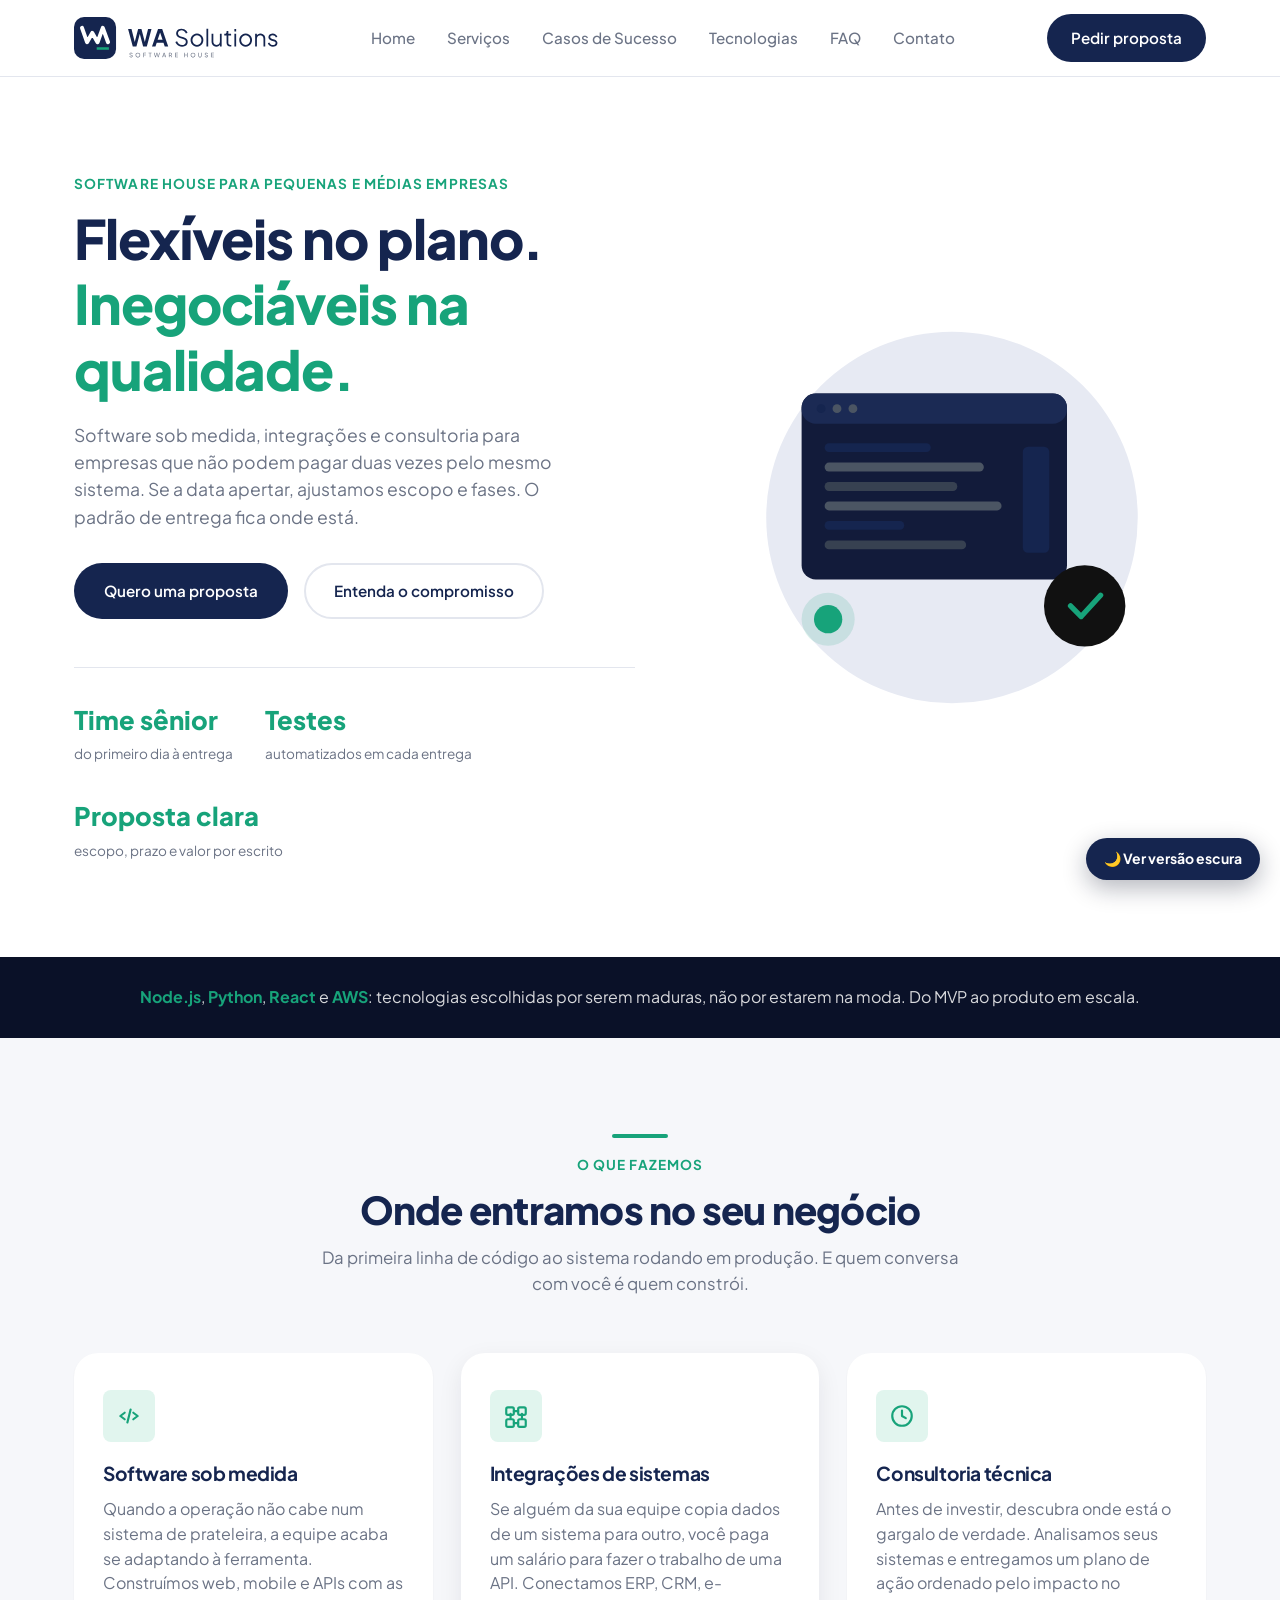
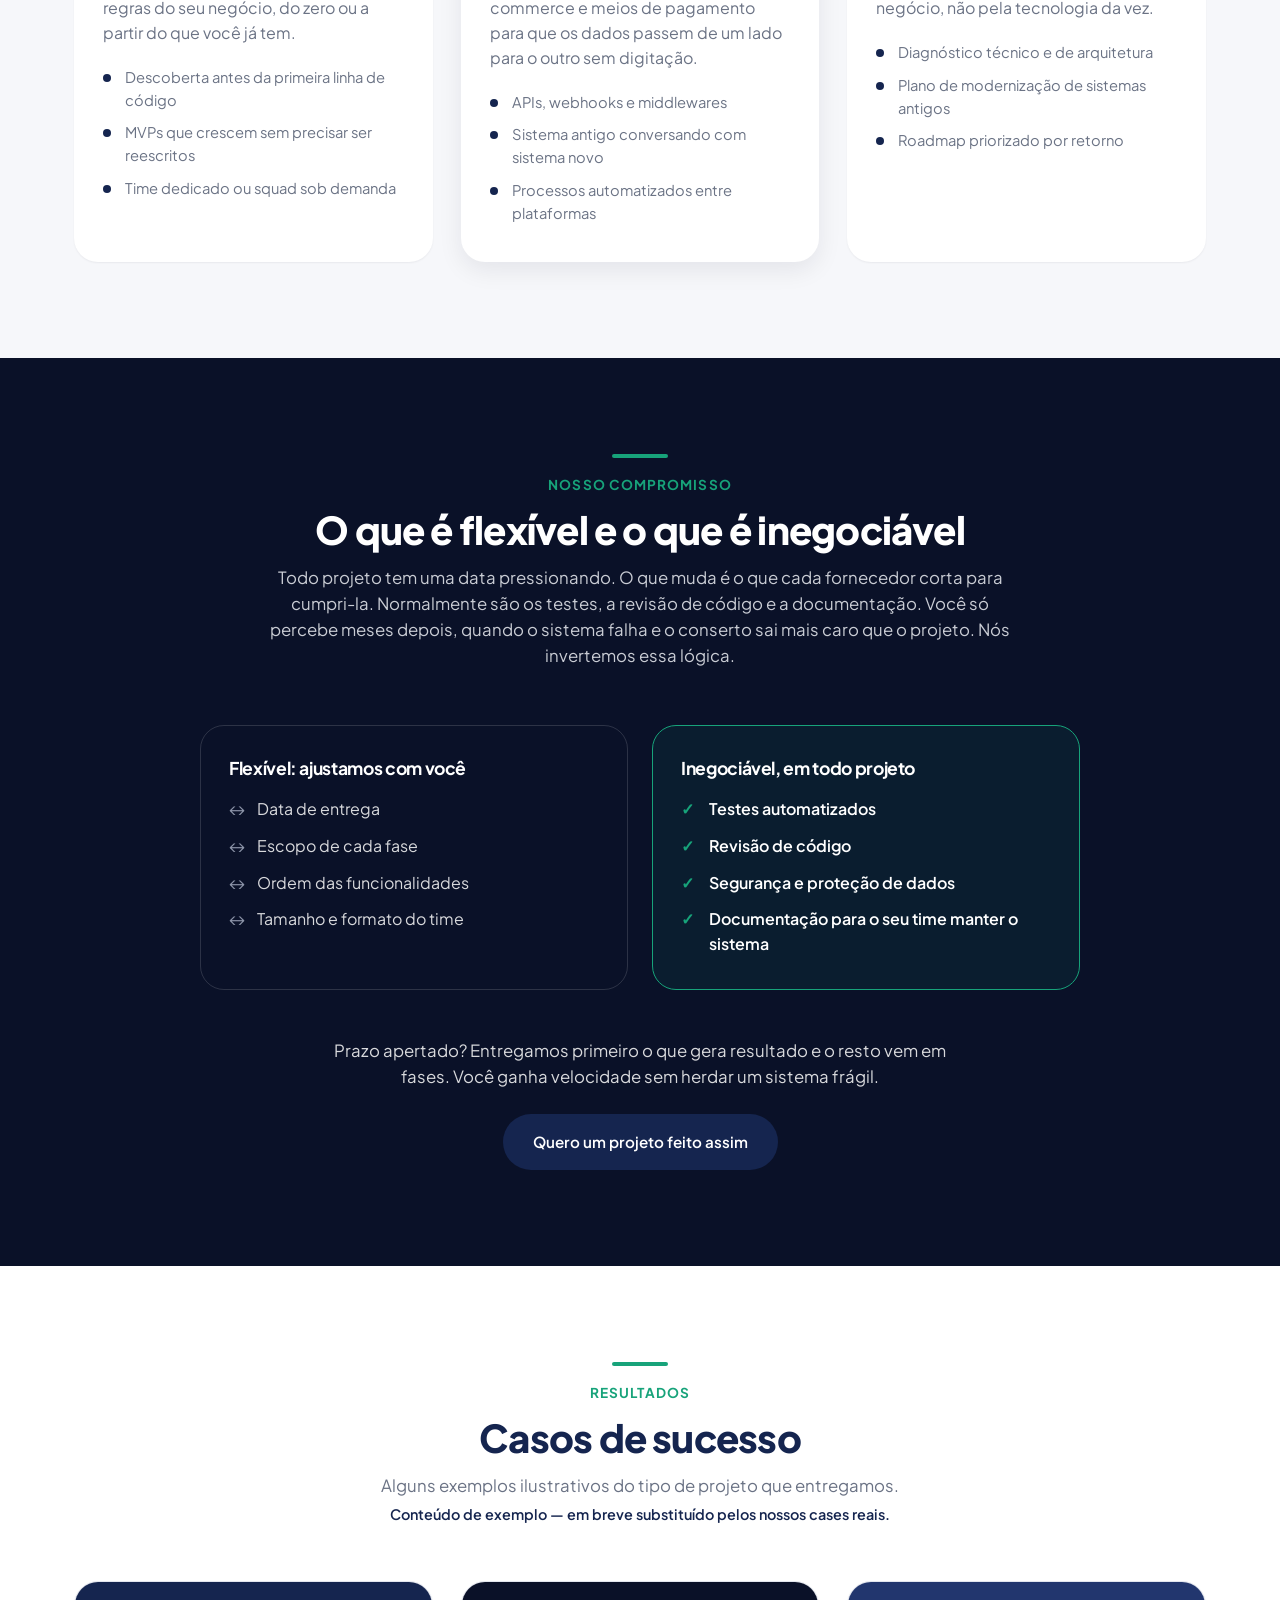
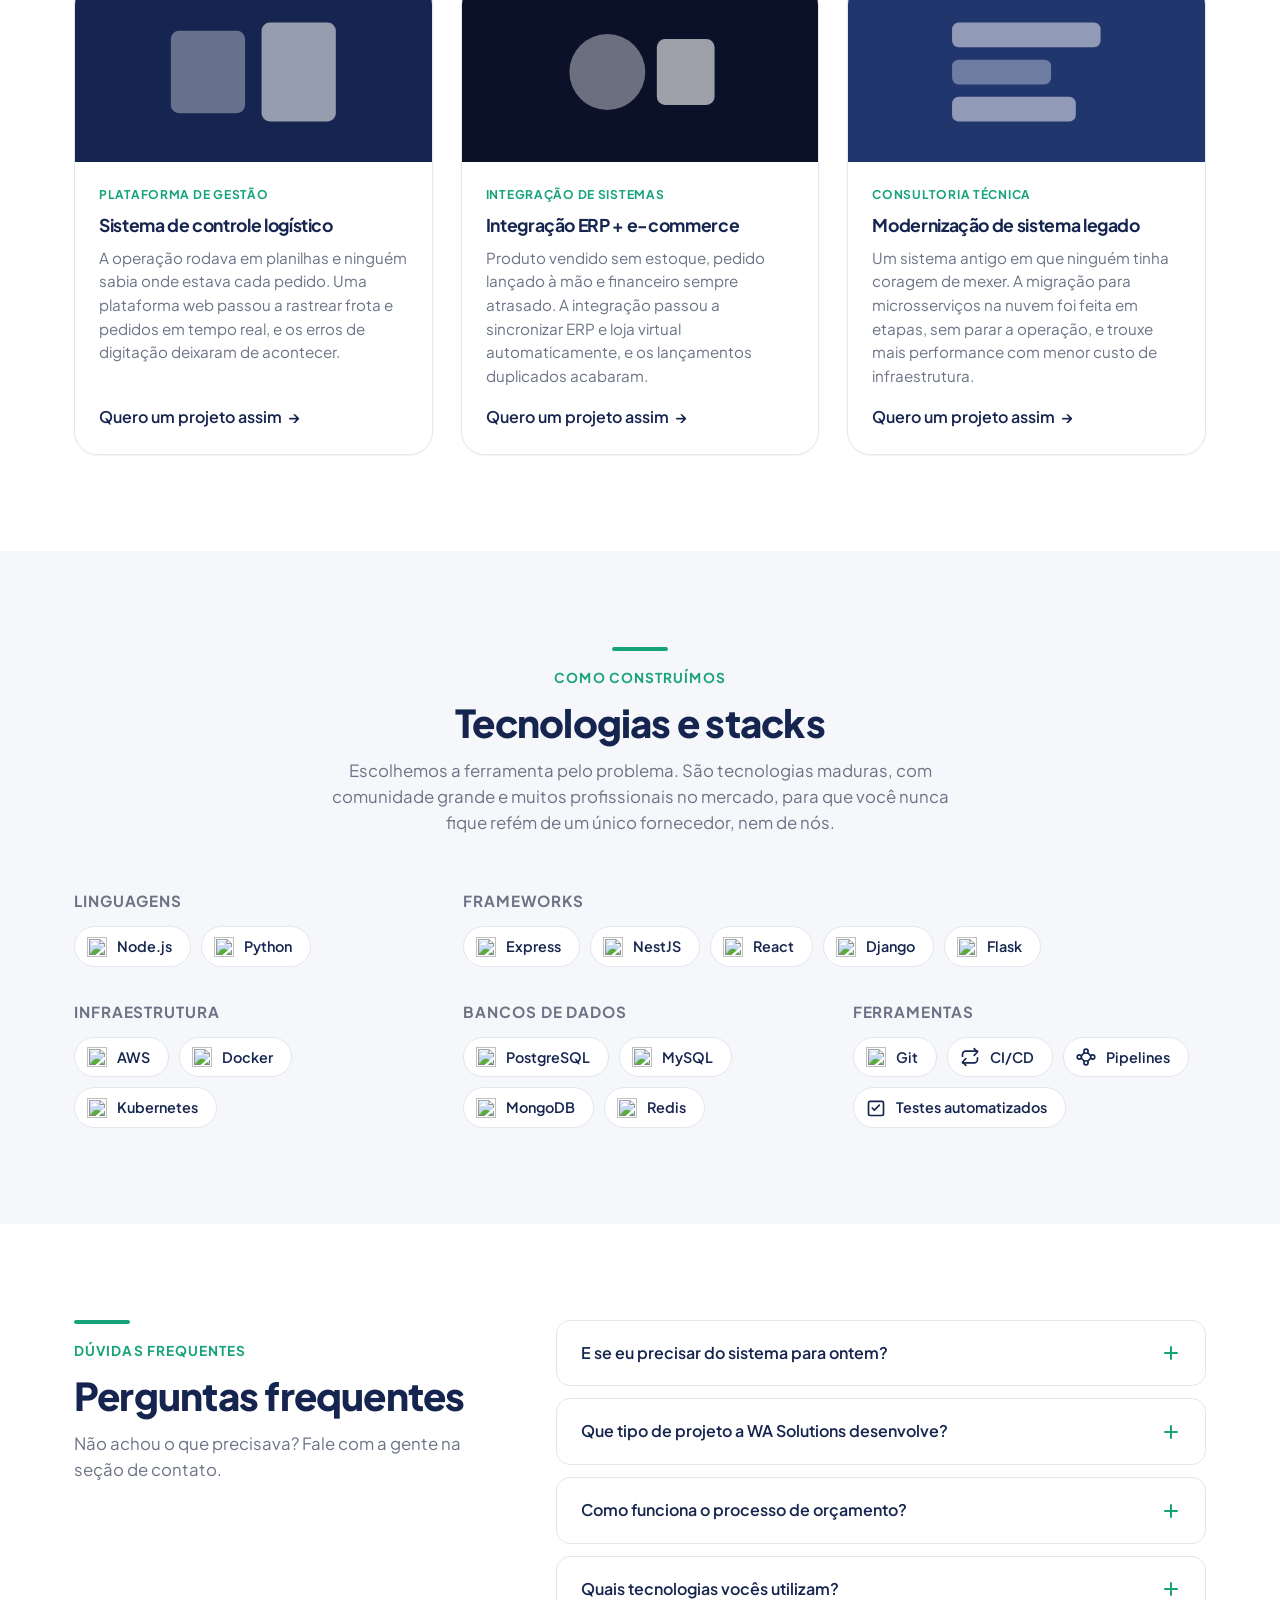
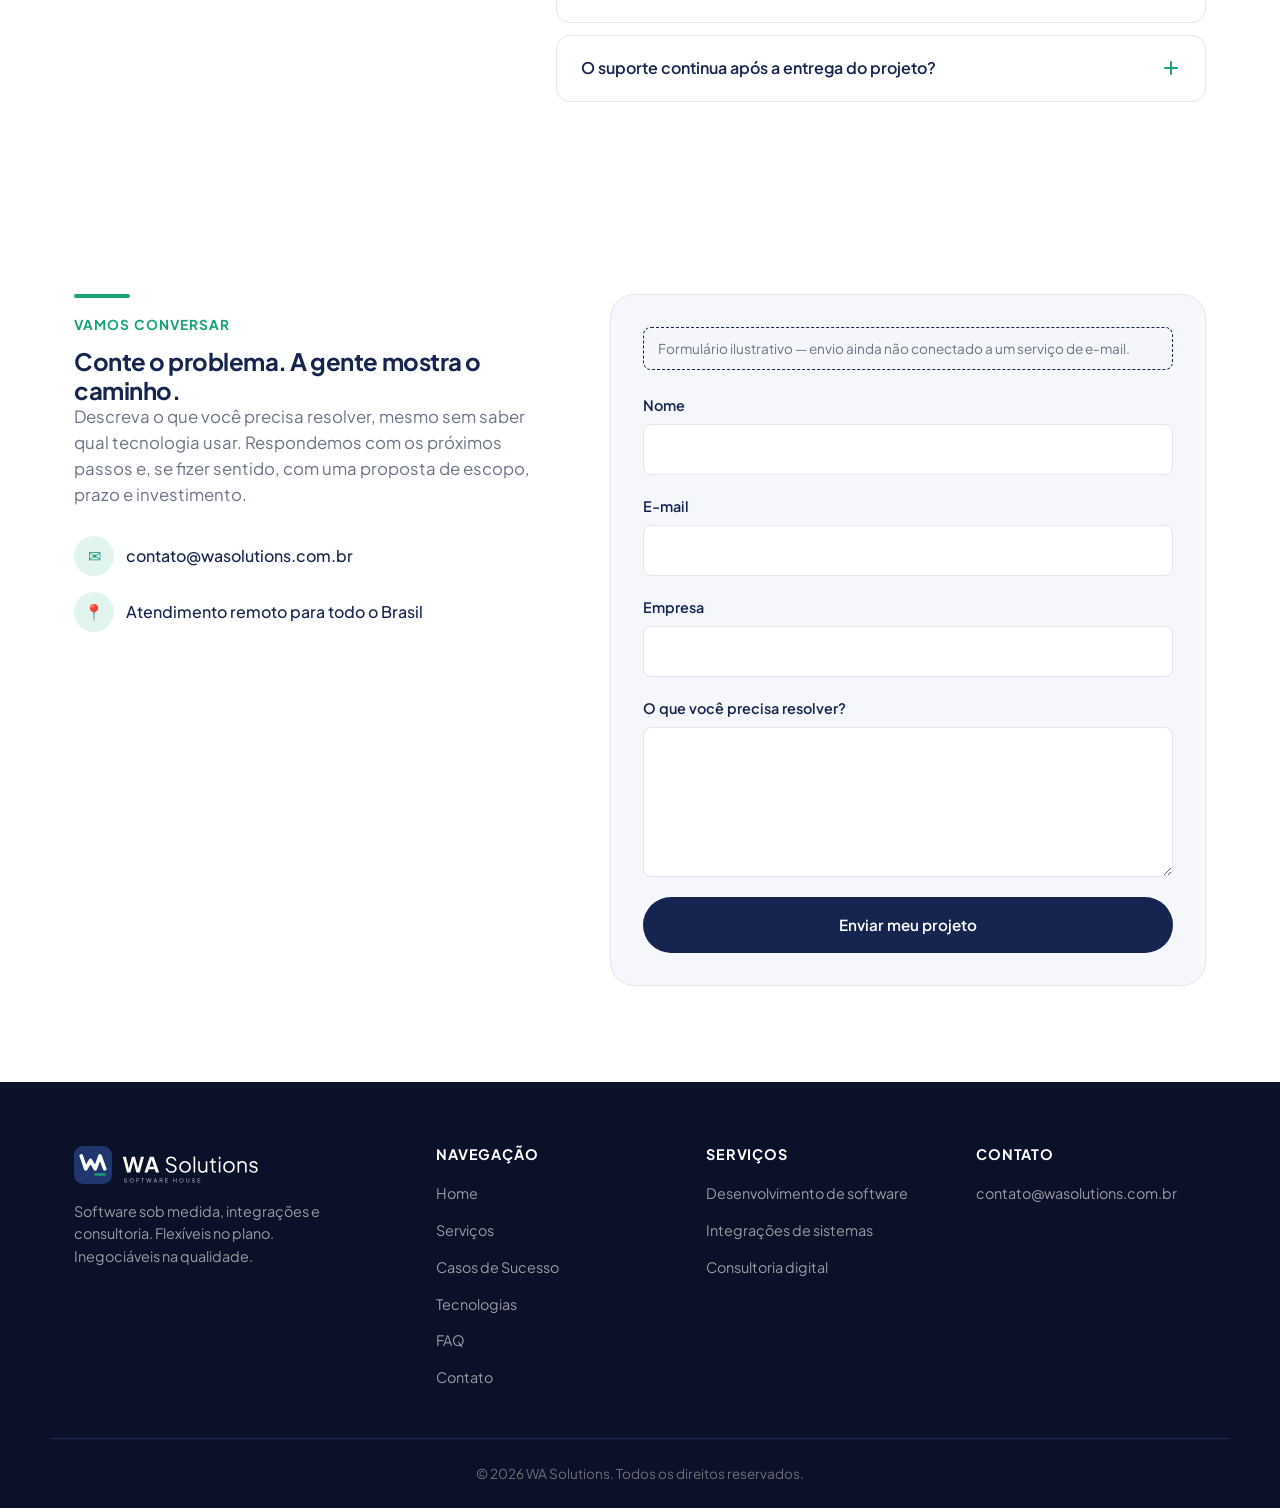
==== index.html @ d0e1fe76 "first commit" ====
<!DOCTYPE html>
<html lang="pt-BR">
<head>
<meta charset="UTF-8">
<meta name="viewport" content="width=device-width, initial-scale=1.0">
<title>WA Solutions — Flexíveis no plano. Inegociáveis na qualidade.</title>
<meta name="description" content="Software sob medida, integrações de sistemas e consultoria para pequenas e médias empresas. Prazo e escopo se ajustam com você. A qualidade, nunca.">
<link rel="icon" type="image/svg+xml" href="assets/images/icon.svg">
<link rel="preconnect" href="https://fonts.googleapis.com">
<link rel="preconnect" href="https://fonts.gstatic.com" crossorigin>
<link href="https://fonts.googleapis.com/css2?family=Plus+Jakarta+Sans:wght@400;500;600;700;800&display=swap" rel="stylesheet">
<link rel="stylesheet" href="assets/css/style.css">
</head>
<body>

<a class="skip-link" href="#main">Pular para o conteúdo</a>

<!-- Header -->
<header class="site-header" id="top">
  <div class="container header-inner">
    <a href="#top" class="logo">
      <img src="assets/images/logo.svg" alt="WA Solutions">
    </a>

    <nav class="nav" id="nav">
      <ul>
        <li><a href="#top" class="nav-link active">Home</a></li>
        <li><a href="#servicos" class="nav-link">Serviços</a></li>
        <li><a href="#casos-de-sucesso" class="nav-link">Casos de Sucesso</a></li>
        <li><a href="#tecnologias" class="nav-link">Tecnologias</a></li>
        <li><a href="#faq" class="nav-link">FAQ</a></li>
        <li><a href="#contato" class="nav-link">Contato</a></li>
      </ul>
    </nav>

    <a href="#contato" class="btn btn-primary btn-header">Pedir proposta</a>

    <button class="nav-toggle" id="navToggle" aria-label="Abrir menu" aria-expanded="false" aria-controls="nav">
      <span></span><span></span><span></span>
    </button>
  </div>
</header>

<main id="main">

  <!-- Hero -->
  <section class="hero">
    <div class="container hero-inner">
      <div class="hero-text">
        <p class="eyebrow">Software house para pequenas e médias empresas</p>
        <h1>Flexíveis no plano. <span class="text-accent">Inegociáveis na qualidade.</span></h1>
        <p class="hero-subtitle">
          Software sob medida, integrações e consultoria para empresas que não podem
          pagar duas vezes pelo mesmo sistema. Se a data apertar, ajustamos escopo e fases.
          O padrão de entrega fica onde está.
        </p>
        <div class="hero-actions">
          <a href="#contato" class="btn btn-primary">Quero uma proposta</a>
          <a href="#compromisso" class="btn btn-ghost">Entenda o compromisso</a>
        </div>

        <div class="hero-stats">
          <div class="stat">
            <strong>Time sênior</strong>
            <span>do primeiro dia à entrega</span>
          </div>
          <div class="stat">
            <strong>Testes</strong>
            <span>automatizados em cada entrega</span>
          </div>
          <div class="stat">
            <strong>Proposta clara</strong>
            <span>escopo, prazo e valor por escrito</span>
          </div>
        </div>
      </div>

      <div class="hero-visual" aria-hidden="true">
        <svg viewBox="0 0 520 460" fill="none" xmlns="http://www.w3.org/2000/svg" class="hero-svg">
          <circle cx="260" cy="230" r="210" fill="var(--color-accent-100)"/>
          <rect x="90" y="90" width="300" height="210" rx="16" fill="var(--color-dark-800)"/>
          <rect x="90" y="90" width="300" height="34" rx="16" fill="var(--color-dark-700)"/>
          <circle cx="112" cy="107" r="5" fill="var(--color-accent)"/>
          <circle cx="130" cy="107" r="5" fill="#4B5563"/>
          <circle cx="148" cy="107" r="5" fill="#4B5563"/>
          <rect x="116" y="146" width="120" height="10" rx="5" fill="var(--color-accent)"/>
          <rect x="116" y="168" width="180" height="10" rx="5" fill="#4B5563"/>
          <rect x="116" y="190" width="150" height="10" rx="5" fill="#374151"/>
          <rect x="116" y="212" width="200" height="10" rx="5" fill="#4B5563"/>
          <rect x="116" y="234" width="90" height="10" rx="5" fill="var(--color-accent)"/>
          <rect x="116" y="256" width="160" height="10" rx="5" fill="#374151"/>
          <rect x="340" y="150" width="30" height="120" rx="6" fill="var(--color-accent)"/>
          <circle cx="410" cy="330" r="46" fill="#111111"/>
          <path d="M394 330l12 12 22-24" stroke="var(--color-green)" stroke-width="6" stroke-linecap="round" stroke-linejoin="round"/>
          <circle cx="120" cy="345" r="30" fill="var(--color-green)" opacity="0.15"/>
          <circle cx="120" cy="345" r="16" fill="var(--color-green)"/>
        </svg>
      </div>
    </div>
  </section>

  <!-- Trust bar -->
  <section class="trust-bar">
    <div class="container">
      <p><strong>Node.js</strong>, <strong>Python</strong>, <strong>React</strong> e <strong>AWS</strong>: tecnologias escolhidas por serem maduras, não por estarem na moda. Do MVP ao produto em escala.</p>
    </div>
  </section>

  <!-- Serviços -->
  <section class="services" id="servicos">
    <div class="container">
      <div class="section-head">
        <span class="deco-line" aria-hidden="true"></span>
        <p class="eyebrow">O que fazemos</p>
        <h2>Onde entramos no seu negócio</h2>
        <p class="section-subtitle">Da primeira linha de código ao sistema rodando em produção. E quem conversa com você é quem constrói.</p>
      </div>

      <div class="services-grid">
        <article class="service-card">
          <div class="service-icon">
            <svg viewBox="0 0 24 24" fill="none" xmlns="http://www.w3.org/2000/svg"><path d="M8 9l-4 3 4 3M16 9l4 3-4 3M13.5 6l-3 12" stroke="currentColor" stroke-width="2" stroke-linecap="round" stroke-linejoin="round"/></svg>
          </div>
          <h3>Software sob medida</h3>
          <p>Quando a operação não cabe num sistema de prateleira, a equipe acaba se adaptando à ferramenta. Construímos web, mobile e APIs com as regras do seu negócio, do zero ou a partir do que você já tem.</p>
          <ul class="service-list">
            <li>Descoberta antes da primeira linha de código</li>
            <li>MVPs que crescem sem precisar ser reescritos</li>
            <li>Time dedicado ou squad sob demanda</li>
          </ul>
        </article>

        <article class="service-card service-card--highlight">
          <div class="service-icon">
            <svg viewBox="0 0 24 24" fill="none" xmlns="http://www.w3.org/2000/svg"><rect x="3" y="4" width="7" height="7" rx="1.5" stroke="currentColor" stroke-width="2"/><rect x="14" y="4" width="7" height="7" rx="1.5" stroke="currentColor" stroke-width="2"/><rect x="3" y="15" width="7" height="7" rx="1.5" stroke="currentColor" stroke-width="2"/><rect x="14" y="15" width="7" height="7" rx="1.5" stroke="currentColor" stroke-width="2"/><path d="M10 7.5h4M17.5 10v4M7 10v4M10 18.5h4" stroke="currentColor" stroke-width="2" stroke-linecap="round"/></svg>
          </div>
          <h3>Integrações de sistemas</h3>
          <p>Se alguém da sua equipe copia dados de um sistema para outro, você paga um salário para fazer o trabalho de uma API. Conectamos ERP, CRM, e-commerce e meios de pagamento para que os dados passem de um lado para o outro sem digitação.</p>
          <ul class="service-list">
            <li>APIs, webhooks e middlewares</li>
            <li>Sistema antigo conversando com sistema novo</li>
            <li>Processos automatizados entre plataformas</li>
          </ul>
        </article>

        <article class="service-card">
          <div class="service-icon">
            <svg viewBox="0 0 24 24" fill="none" xmlns="http://www.w3.org/2000/svg"><path d="M3 12a9 9 0 1018 0 9 9 0 00-18 0z" stroke="currentColor" stroke-width="2"/><path d="M12 7v5l3.5 2" stroke="currentColor" stroke-width="2" stroke-linecap="round" stroke-linejoin="round"/></svg>
          </div>
          <h3>Consultoria técnica</h3>
          <p>Antes de investir, descubra onde está o gargalo de verdade. Analisamos seus sistemas e entregamos um plano de ação ordenado pelo impacto no negócio, não pela tecnologia da vez.</p>
          <ul class="service-list">
            <li>Diagnóstico técnico e de arquitetura</li>
            <li>Plano de modernização de sistemas antigos</li>
            <li>Roadmap priorizado por retorno</li>
          </ul>
        </article>
      </div>
    </div>
  </section>

  <!-- Compromisso -->
  <section class="promise" id="compromisso">
    <div class="container">
      <div class="section-head">
        <span class="deco-line" aria-hidden="true"></span>
        <p class="eyebrow">Nosso compromisso</p>
        <h2>O que é flexível e o que é inegociável</h2>
        <p class="section-subtitle">
          Todo projeto tem uma data pressionando. O que muda é o que cada fornecedor corta para cumpri-la.
          Normalmente são os testes, a revisão de código e a documentação. Você só percebe meses depois,
          quando o sistema falha e o conserto sai mais caro que o projeto. Nós invertemos essa lógica.
        </p>
      </div>

      <div class="promise-grid">
        <div class="promise-col">
          <h3>Flexível: ajustamos com você</h3>
          <ul>
            <li>Data de entrega</li>
            <li>Escopo de cada fase</li>
            <li>Ordem das funcionalidades</li>
            <li>Tamanho e formato do time</li>
          </ul>
        </div>
        <div class="promise-col promise-col--fixed">
          <h3>Inegociável, em todo projeto</h3>
          <ul>
            <li>Testes automatizados</li>
            <li>Revisão de código</li>
            <li>Segurança e proteção de dados</li>
            <li>Documentação para o seu time manter o sistema</li>
          </ul>
        </div>
      </div>

      <div class="promise-close">
        <p>Prazo apertado? Entregamos primeiro o que gera resultado e o resto vem em fases. Você ganha velocidade sem herdar um sistema frágil.</p>
        <a href="#contato" class="btn btn-primary">Quero um projeto feito assim</a>
      </div>
    </div>
  </section>

  <!-- Casos de sucesso -->
  <section class="cases" id="casos-de-sucesso">
    <div class="container">
      <div class="section-head">
        <span class="deco-line" aria-hidden="true"></span>
        <p class="eyebrow">Resultados</p>
        <h2>Casos de sucesso</h2>
        <p class="section-subtitle">
          Alguns exemplos ilustrativos do tipo de projeto que entregamos.
          <em>Conteúdo de exemplo — em breve substituído pelos nossos cases reais.</em>
        </p>
      </div>

      <div class="cases-grid">
        <article class="case-card">
          <div class="case-media case-media--a" aria-hidden="true">
            <svg viewBox="0 0 240 160" xmlns="http://www.w3.org/2000/svg"><rect width="240" height="160" rx="12" fill="none"/><rect x="20" y="30" width="90" height="100" rx="10" fill="rgba(255,255,255,.35)"/><rect x="130" y="20" width="90" height="120" rx="10" fill="rgba(255,255,255,.55)"/></svg>
          </div>
          <div class="case-body">
            <span class="case-tag">Plataforma de gestão</span>
            <h3>Sistema de controle logístico</h3>
            <p>A operação rodava em planilhas e ninguém sabia onde estava cada pedido. Uma plataforma web passou a rastrear frota e pedidos em tempo real, e os erros de digitação deixaram de acontecer.</p>
            <a href="#contato" class="case-link">Quero um projeto assim <span aria-hidden="true">→</span></a>
          </div>
        </article>

        <article class="case-card">
          <div class="case-media case-media--b" aria-hidden="true">
            <svg viewBox="0 0 240 160" xmlns="http://www.w3.org/2000/svg"><rect width="240" height="160" rx="12" fill="none"/><circle cx="80" cy="80" r="46" fill="rgba(255,255,255,.4)"/><rect x="140" y="40" width="70" height="80" rx="10" fill="rgba(255,255,255,.6)"/></svg>
          </div>
          <div class="case-body">
            <span class="case-tag">Integração de sistemas</span>
            <h3>Integração ERP + e-commerce</h3>
            <p>Produto vendido sem estoque, pedido lançado à mão e financeiro sempre atrasado. A integração passou a sincronizar ERP e loja virtual automaticamente, e os lançamentos duplicados acabaram.</p>
            <a href="#contato" class="case-link">Quero um projeto assim <span aria-hidden="true">→</span></a>
          </div>
        </article>

        <article class="case-card">
          <div class="case-media case-media--c" aria-hidden="true">
            <svg viewBox="0 0 240 160" xmlns="http://www.w3.org/2000/svg"><rect width="240" height="160" rx="12" fill="none"/><rect x="30" y="20" width="180" height="30" rx="8" fill="rgba(255,255,255,.5)"/><rect x="30" y="65" width="120" height="30" rx="8" fill="rgba(255,255,255,.35)"/><rect x="30" y="110" width="150" height="30" rx="8" fill="rgba(255,255,255,.5)"/></svg>
          </div>
          <div class="case-body">
            <span class="case-tag">Consultoria técnica</span>
            <h3>Modernização de sistema legado</h3>
            <p>Um sistema antigo em que ninguém tinha coragem de mexer. A migração para microsserviços na nuvem foi feita em etapas, sem parar a operação, e trouxe mais performance com menor custo de infraestrutura.</p>
            <a href="#contato" class="case-link">Quero um projeto assim <span aria-hidden="true">→</span></a>
          </div>
        </article>
      </div>
    </div>
  </section>

  <!-- Tecnologias -->
  <section class="tech-stack" id="tecnologias">
    <div class="container">
      <div class="section-head">
        <span class="deco-line" aria-hidden="true"></span>
        <p class="eyebrow">Como construímos</p>
        <h2>Tecnologias e stacks</h2>
        <p class="section-subtitle">Escolhemos a ferramenta pelo problema. São tecnologias maduras, com comunidade grande e muitos profissionais no mercado, para que você nunca fique refém de um único fornecedor, nem de nós.</p>
      </div>

      <div class="tech-groups">
        <div class="tech-group">
          <h3>Linguagens</h3>
          <ul class="tech-badges">
            <li><img class="tech-icon" src="https://cdn.simpleicons.org/nodedotjs/339933" alt="" loading="lazy">Node.js</li>
            <li><img class="tech-icon" src="https://cdn.simpleicons.org/python/3776AB" alt="" loading="lazy">Python</li>
          </ul>
        </div>
        <div class="tech-group">
          <h3>Frameworks</h3>
          <ul class="tech-badges">
            <li><img class="tech-icon" src="https://cdn.simpleicons.org/express/000000" alt="" loading="lazy">Express</li>
            <li><img class="tech-icon" src="https://cdn.simpleicons.org/nestjs/E0234E" alt="" loading="lazy">NestJS</li>
            <li><img class="tech-icon" src="https://cdn.simpleicons.org/react/61DAFB" alt="" loading="lazy">React</li>
            <li><img class="tech-icon" src="https://cdn.simpleicons.org/django/092E20" alt="" loading="lazy">Django</li>
            <li><img class="tech-icon" src="https://cdn.simpleicons.org/flask/000000" alt="" loading="lazy">Flask</li>
          </ul>
        </div>
        <div class="tech-group">
          <h3>Infraestrutura</h3>
          <ul class="tech-badges">
            <li><img class="tech-icon" src="https://cdn.simpleicons.org/amazonaws/FF9900" alt="" loading="lazy">AWS</li>
            <li><img class="tech-icon" src="https://cdn.simpleicons.org/docker/2496ED" alt="" loading="lazy">Docker</li>
            <li><img class="tech-icon" src="https://cdn.simpleicons.org/kubernetes/326CE5" alt="" loading="lazy">Kubernetes</li>
          </ul>
        </div>
        <div class="tech-group">
          <h3>Bancos de dados</h3>
          <ul class="tech-badges">
            <li><img class="tech-icon" src="https://cdn.simpleicons.org/postgresql/4169E1" alt="" loading="lazy">PostgreSQL</li>
            <li><img class="tech-icon" src="https://cdn.simpleicons.org/mysql/4479A1" alt="" loading="lazy">MySQL</li>
            <li><img class="tech-icon" src="https://cdn.simpleicons.org/mongodb/47A248" alt="" loading="lazy">MongoDB</li>
            <li><img class="tech-icon" src="https://cdn.simpleicons.org/redis/DC382D" alt="" loading="lazy">Redis</li>
          </ul>
        </div>
        <div class="tech-group">
          <h3>Ferramentas</h3>
          <ul class="tech-badges">
            <li><img class="tech-icon" src="https://cdn.simpleicons.org/git/F05032" alt="" loading="lazy">Git</li>
            <li><svg class="tech-icon tech-icon--mono" viewBox="0 0 24 24" fill="none" xmlns="http://www.w3.org/2000/svg" aria-hidden="true"><path d="M17 2l4 4-4 4" stroke="currentColor" stroke-width="2" stroke-linecap="round" stroke-linejoin="round"/><path d="M3 11V9a4 4 0 014-4h14" stroke="currentColor" stroke-width="2" stroke-linecap="round" stroke-linejoin="round"/><path d="M7 22l-4-4 4-4" stroke="currentColor" stroke-width="2" stroke-linecap="round" stroke-linejoin="round"/><path d="M21 13v2a4 4 0 01-4 4H3" stroke="currentColor" stroke-width="2" stroke-linecap="round" stroke-linejoin="round"/></svg>CI/CD</li>
            <li><svg class="tech-icon tech-icon--mono" viewBox="0 0 24 24" fill="none" xmlns="http://www.w3.org/2000/svg" aria-hidden="true"><circle cx="4" cy="12" r="2.5" stroke="currentColor" stroke-width="2"/><circle cx="12" cy="5" r="2.5" stroke="currentColor" stroke-width="2"/><circle cx="12" cy="19" r="2.5" stroke="currentColor" stroke-width="2"/><circle cx="20" cy="12" r="2.5" stroke="currentColor" stroke-width="2"/><path d="M6.3 10.8L9.8 6.9M6.3 13.2l3.5 3.9M14.2 6.9l3.5 3.9M14.2 17.1l3.5-3.9" stroke="currentColor" stroke-width="2" stroke-linecap="round"/></svg>Pipelines</li>
            <li><svg class="tech-icon tech-icon--mono" viewBox="0 0 24 24" fill="none" xmlns="http://www.w3.org/2000/svg" aria-hidden="true"><rect x="3" y="4" width="18" height="17" rx="2" stroke="currentColor" stroke-width="2"/><path d="M7.5 12l2.5 2.5 6-6" stroke="currentColor" stroke-width="2" stroke-linecap="round" stroke-linejoin="round"/></svg>Testes automatizados</li>
          </ul>
        </div>
      </div>
    </div>
  </section>

  <!-- FAQ -->
  <section class="faq" id="faq">
    <div class="container faq-inner">
      <div class="section-head section-head--left">
        <span class="deco-line" aria-hidden="true"></span>
        <p class="eyebrow">Dúvidas frequentes</p>
        <h2>Perguntas frequentes</h2>
        <p class="section-subtitle">Não achou o que precisava? Fale com a gente na seção de contato.</p>
      </div>

      <div class="faq-list">
        <div class="faq-item">
          <button class="faq-question" aria-expanded="false">
            <span>E se eu precisar do sistema para ontem?</span>
            <span class="faq-icon" aria-hidden="true"></span>
          </button>
          <div class="faq-answer">
            <p>A gente conversa sobre prioridade. Dividimos o projeto em fases e entregamos primeiro o que resolve a dor mais urgente. O que não fazemos é pular testes ou revisão para ganhar alguns dias, porque essa conta sempre volta, e mais cara.</p>
          </div>
        </div>

        <div class="faq-item">
          <button class="faq-question" aria-expanded="false">
            <span>Que tipo de projeto a WA Solutions desenvolve?</span>
            <span class="faq-icon" aria-hidden="true"></span>
          </button>
          <div class="faq-answer">
            <p>Desenvolvemos sistemas web, aplicações mobile, APIs e plataformas internas sob medida, além de integrações entre sistemas existentes e consultoria para modernização de arquitetura.</p>
          </div>
        </div>

        <div class="faq-item">
          <button class="faq-question" aria-expanded="false">
            <span>Como funciona o processo de orçamento?</span>
            <span class="faq-icon" aria-hidden="true"></span>
          </button>
          <div class="faq-answer">
            <p>Começa com uma conversa sobre o seu problema, não sobre tecnologia. Depois enviamos uma proposta por escrito com escopo, prazo e investimento. Até aqui, sem compromisso.</p>
          </div>
        </div>

        <div class="faq-item">
          <button class="faq-question" aria-expanded="false">
            <span>Quais tecnologias vocês utilizam?</span>
            <span class="faq-icon" aria-hidden="true"></span>
          </button>
          <div class="faq-answer">
            <p>Trabalhamos principalmente com Node.js e Python (Express, NestJS, React, Django e Flask), infraestrutura em AWS com Docker e Kubernetes, e bancos de dados como PostgreSQL, MySQL, MongoDB e Redis.</p>
          </div>
        </div>

        <div class="faq-item">
          <button class="faq-question" aria-expanded="false">
            <span>O suporte continua após a entrega do projeto?</span>
            <span class="faq-icon" aria-hidden="true"></span>
          </button>
          <div class="faq-answer">
            <p>Sim. Oferecemos planos de manutenção e evolução contínua após o go-live, incluindo monitoramento, correções e novas funcionalidades.</p>
          </div>
        </div>
      </div>
    </div>
  </section>

  <!-- Contato -->
  <section class="contact" id="contato">
    <div class="container contact-inner">
      <div class="contact-info">
        <span class="deco-line" aria-hidden="true"></span>
        <p class="eyebrow">Vamos conversar</p>
        <h2>Conte o problema. A gente mostra o caminho.</h2>
        <p class="section-subtitle">
          Descreva o que você precisa resolver, mesmo sem saber qual tecnologia usar.
          Respondemos com os próximos passos e, se fizer sentido, com uma proposta de escopo, prazo e investimento.
        </p>

        <ul class="contact-details">
          <li>
            <span class="contact-icon" aria-hidden="true">✉</span>
            <a href="mailto:contato@wasolutions.com.br">contato@wasolutions.com.br</a>
          </li>
          <li>
            <span class="contact-icon" aria-hidden="true">📍</span>
            <span>Atendimento remoto para todo o Brasil</span>
          </li>
        </ul>
      </div>

      <form class="contact-form" id="contactForm" novalidate>
        <p class="form-note">Formulário ilustrativo — envio ainda não conectado a um serviço de e-mail.</p>

        <div class="form-row">
          <label for="name">Nome</label>
          <input type="text" id="name" name="name" required autocomplete="name">
        </div>

        <div class="form-row">
          <label for="email">E-mail</label>
          <input type="email" id="email" name="email" required autocomplete="email">
        </div>

        <div class="form-row">
          <label for="company">Empresa</label>
          <input type="text" id="company" name="company" autocomplete="organization">
        </div>

        <div class="form-row">
          <label for="message">O que você precisa resolver?</label>
          <textarea id="message" name="message" rows="5" required></textarea>
        </div>

        <button type="submit" class="btn btn-primary btn-full">Enviar meu projeto</button>

        <p class="form-success" id="formSuccess" role="status" hidden>
          Obrigado! Sua mensagem foi registrada localmente (formulário de demonstração).
        </p>
      </form>
    </div>
  </section>

</main>

<!-- Footer -->
<footer class="site-footer">
  <div class="container footer-inner">
    <div class="footer-brand">
      <img src="assets/images/logo-dark.svg" alt="WA Solutions" class="footer-logo">
      <p>Software sob medida, integrações e consultoria. Flexíveis no plano. Inegociáveis na qualidade.</p>
    </div>

    <div class="footer-links">
      <h4>Navegação</h4>
      <ul>
        <li><a href="#top">Home</a></li>
        <li><a href="#servicos">Serviços</a></li>
        <li><a href="#casos-de-sucesso">Casos de Sucesso</a></li>
        <li><a href="#tecnologias">Tecnologias</a></li>
        <li><a href="#faq">FAQ</a></li>
        <li><a href="#contato">Contato</a></li>
      </ul>
    </div>

    <div class="footer-links">
      <h4>Serviços</h4>
      <ul>
        <li><a href="#servicos">Desenvolvimento de software</a></li>
        <li><a href="#servicos">Integrações de sistemas</a></li>
        <li><a href="#servicos">Consultoria digital</a></li>
      </ul>
    </div>

    <div class="footer-links">
      <h4>Contato</h4>
      <ul>
        <li><a href="mailto:contato@wasolutions.com.br">contato@wasolutions.com.br</a></li>
      </ul>
    </div>
  </div>

  <div class="container footer-bottom">
    <p>&copy; <span id="year"></span> WA Solutions. Todos os direitos reservados.</p>
  </div>
</footer>

<a href="index-dark.html" style="position:fixed;bottom:20px;right:20px;z-index:999;background:#15254F;color:#fff;padding:10px 18px;border-radius:999px;font-family:'Plus Jakarta Sans',sans-serif;font-size:14px;font-weight:700;text-decoration:none;box-shadow:0 8px 24px rgba(10,17,40,0.3);">🌙 Ver versão escura</a>

<script src="assets/js/main.js"></script>
</body>
</html>
---- assets/css/style.css ----
/* ============================================
   WA Solutions — Design tokens
============================================ */
:root {
  /* Marinho (principal) — CTAs, links, ícones, headings */
  --color-accent: #15254F;
  /* Noturno — hover/estado escuro do marinho */
  --color-accent-dark: #0A1128;
  /* Tons claros derivados do marinho, para fundos sutis */
  --color-accent-100: #E7EAF3;
  --color-accent-50: #F4F6FA;
  /* Marinho claro — usado apenas em ícones sobre fundos escuros */
  --color-primary-light: #22366E;

  /* Verde — destaque secundário (a cor do cursor da logo) */
  --color-green: #17A37A;
  --color-green-dark: #128F6B;
  --color-green-100: #E1F5EE;
  --color-green-50: #F0FBF7;

  /* Escala escura (fundos), ancorada no Noturno da marca */
  --color-dark-900: #0A1128;
  --color-dark-800: #121B3A;
  --color-dark-700: #1B2A54;
  --color-dark-600: #22366E;

  --color-text: #15254F;
  --color-text-muted: #6B7385;
  --color-border: #E3E6EE;

  --color-bg: #FFFFFF;
  --color-bg-alt: #F6F7FA;

  --font-sans: 'Plus Jakarta Sans', -apple-system, BlinkMacSystemFont, 'Segoe UI', Roboto, Helvetica, Arial, sans-serif;

  --radius-sm: 8px;
  --radius-md: 14px;
  --radius-lg: 24px;

  --shadow-sm: 0 1px 2px rgba(10, 17, 40, 0.06);
  --shadow-md: 0 8px 24px rgba(10, 17, 40, 0.08);
  --shadow-lg: 0 20px 48px rgba(10, 17, 40, 0.12);

  --container-width: 1180px;
  --header-height: 76px;
}

@media (prefers-color-scheme: dark) {
  :root:not([data-theme="light"]) {
    --color-text: #E7EAF3;
    --color-text-muted: #A9B2C6;
    --color-border: #22366E;
    --color-bg: #0A1128;
    --color-bg-alt: #121B3A;
  }
}

/* ============================================
   Reset & base
============================================ */
* { box-sizing: border-box; }
html { scroll-behavior: smooth; }

body {
  margin: 0;
  font-family: var(--font-sans);
  color: var(--color-text);
  background: var(--color-bg);
  -webkit-font-smoothing: antialiased;
  line-height: 1.55;
}

img { max-width: 100%; display: block; }
a { color: inherit; text-decoration: none; }
ul { list-style: none; margin: 0; padding: 0; }
h1, h2, h3, h4 { margin: 0; line-height: 1.2; letter-spacing: -0.02em; }
p { margin: 0; }
button { font: inherit; cursor: pointer; }

.container {
  width: 100%;
  max-width: var(--container-width);
  margin: 0 auto;
  padding: 0 24px;
}

.skip-link {
  position: absolute;
  left: -9999px;
  top: 0;
  background: var(--color-accent);
  color: #fff;
  padding: 12px 20px;
  border-radius: 0 0 8px 0;
  z-index: 1000;
}
.skip-link:focus { left: 0; }

.text-accent { color: var(--color-green); }

.eyebrow {
  color: var(--color-green);
  font-weight: 700;
  font-size: 0.85rem;
  text-transform: uppercase;
  letter-spacing: 0.08em;
  margin-bottom: 12px;
}

.deco-line {
  display: block;
  width: 56px;
  height: 4px;
  border-radius: 4px;
  background: var(--color-green);
  margin-bottom: 16px;
}

.section-head {
  max-width: 640px;
  margin: 0 auto 56px;
  text-align: center;
}
.section-head .deco-line { margin-inline: auto; }
.section-head--left { margin: 0 0 32px; text-align: left; }
.section-head--left .deco-line { margin-inline: 0; }

.section-head h2 { font-size: clamp(1.8rem, 3vw, 2.4rem); font-weight: 800; margin-bottom: 12px; }
.section-subtitle { color: var(--color-text-muted); font-size: 1.05rem; }
.section-subtitle em { color: var(--color-text); font-style: normal; font-weight: 600; display: block; margin-top: 4px; font-size: 0.9rem; }

section { padding: 96px 0; }

/* ============================================
   Buttons
============================================ */
.btn {
  display: inline-flex;
  align-items: center;
  justify-content: center;
  gap: 8px;
  padding: 14px 28px;
  border-radius: 999px;
  font-weight: 600;
  font-size: 0.95rem;
  border: 2px solid transparent;
  transition: transform 0.15s ease, background 0.15s ease, color 0.15s ease, border-color 0.15s ease;
  white-space: nowrap;
}
.btn:active { transform: scale(0.97); }

.btn-primary {
  background: var(--color-accent);
  color: #fff;
}
.btn-primary:hover { background: var(--color-accent-dark); }

.btn-ghost {
  background: transparent;
  border-color: var(--color-border);
  color: var(--color-text);
}
.btn-ghost:hover { border-color: var(--color-accent); color: var(--color-accent); }

.btn-full { width: 100%; }

.btn-header { display: none; }
@media (min-width: 960px) {
  .btn-header { display: inline-flex; padding: 10px 22px; }
}

/* ============================================
   Header
============================================ */
.site-header {
  position: sticky;
  top: 0;
  z-index: 100;
  background: rgba(255, 255, 255, 0.85);
  backdrop-filter: blur(10px);
  border-bottom: 1px solid var(--color-border);
}
@media (prefers-color-scheme: dark) {
  :root:not([data-theme="light"]) .site-header { background: rgba(10, 17, 40, 0.85); }
}

.header-inner {
  height: var(--header-height);
  display: flex;
  align-items: center;
  justify-content: space-between;
  gap: 24px;
}

.logo img { height: 42px; width: auto; }

.nav ul {
  display: none;
}
@media (min-width: 960px) {
  .nav ul { display: flex; gap: 32px; }
}

.nav-link {
  font-weight: 500;
  font-size: 0.95rem;
  color: var(--color-text-muted);
  padding: 8px 0;
  border-bottom: 2px solid transparent;
  transition: color 0.15s ease, border-color 0.15s ease;
}
.nav-link:hover, .nav-link.active { color: var(--color-text); border-color: var(--color-accent); }

.nav-toggle {
  display: flex;
  flex-direction: column;
  justify-content: center;
  gap: 5px;
  width: 40px;
  height: 40px;
  background: none;
  border: none;
  padding: 0;
}
.nav-toggle span {
  display: block;
  height: 2px;
  width: 22px;
  background: var(--color-text);
  margin: 0 auto;
  transition: transform 0.2s ease, opacity 0.2s ease;
}
@media (min-width: 960px) {
  .nav-toggle { display: none; }
}

.nav-toggle.is-open span:nth-child(1) { transform: translateY(7px) rotate(45deg); }
.nav-toggle.is-open span:nth-child(2) { opacity: 0; }
.nav-toggle.is-open span:nth-child(3) { transform: translateY(-7px) rotate(-45deg); }

@media (max-width: 959px) {
  .nav {
    position: absolute;
    top: var(--header-height);
    left: 0;
    right: 0;
    background: var(--color-bg);
    border-bottom: 1px solid var(--color-border);
    max-height: 0;
    overflow: hidden;
    transition: max-height 0.25s ease;
  }
  .nav.is-open { max-height: 480px; }
  .nav ul {
    display: flex;
    flex-direction: column;
    padding: 8px 24px 24px;
    gap: 4px;
  }
  .nav-link { display: block; padding: 12px 0; border-bottom: 1px solid var(--color-border); }
}

/* ============================================
   Hero
============================================ */
.hero { padding-top: 96px; overflow: hidden; }

.hero-inner {
  display: grid;
  grid-template-columns: 1fr;
  gap: 48px;
  align-items: center;
}
@media (min-width: 960px) {
  .hero-inner { grid-template-columns: 1.05fr 0.95fr; gap: 64px; }
}

.hero-text h1 {
  font-size: clamp(2.2rem, 5vw, 3.4rem);
  font-weight: 800;
  margin-bottom: 20px;
}

.hero-subtitle {
  font-size: 1.1rem;
  color: var(--color-text-muted);
  max-width: 520px;
  margin-bottom: 32px;
}

.hero-actions { display: flex; flex-wrap: wrap; gap: 16px; margin-bottom: 48px; }

.hero-stats {
  display: flex;
  flex-wrap: wrap;
  gap: 32px;
  padding-top: 32px;
  border-top: 1px solid var(--color-border);
}
.stat { display: flex; flex-direction: column; gap: 4px; }
.stat strong { font-size: 1.6rem; font-weight: 800; color: var(--color-green); }
.stat span { font-size: 0.85rem; color: var(--color-text-muted); }

.hero-visual { display: flex; justify-content: center; }
.hero-svg { width: 100%; max-width: 460px; height: auto; }

/* ============================================
   Trust bar
============================================ */
.trust-bar {
  padding: 28px 0;
  background: var(--color-dark-900);
  color: #fff;
}
.trust-bar p { text-align: center; font-size: 1rem; color: #D8D9DC; }
.trust-bar strong { color: var(--color-green); }

/* ============================================
   Services
============================================ */
.services { background: var(--color-bg-alt); }

.services-grid {
  display: grid;
  grid-template-columns: 1fr;
  gap: 28px;
}
@media (min-width: 780px) {
  .services-grid { grid-template-columns: repeat(3, 1fr); }
}

.service-card {
  background: var(--color-bg);
  border: 1px solid transparent;
  border-radius: var(--radius-lg);
  padding: 36px 28px;
  box-shadow: var(--shadow-sm);
  transition: transform 0.2s ease, box-shadow 0.2s ease, border-color 0.2s ease;
}
.service-card:hover {
  transform: translateY(-4px);
  box-shadow: var(--shadow-md);
  border-color: var(--color-accent);
}

.service-card--highlight {
  box-shadow: var(--shadow-md);
}

.service-icon {
  width: 52px;
  height: 52px;
  border-radius: var(--radius-sm);
  background: var(--color-green-100);
  color: var(--color-green);
  display: flex;
  align-items: center;
  justify-content: center;
  margin-bottom: 20px;
}
.service-icon svg { width: 26px; height: 26px; }

.service-card h3 { font-size: 1.2rem; margin-bottom: 12px; }
.service-card > p { color: var(--color-text-muted); margin-bottom: 20px; }

.service-list { display: flex; flex-direction: column; gap: 10px; }
.service-list li {
  position: relative;
  padding-left: 22px;
  font-size: 0.92rem;
  color: var(--color-text-muted);
}
.service-list li::before {
  content: "";
  position: absolute;
  left: 0;
  top: 8px;
  width: 8px;
  height: 8px;
  border-radius: 50%;
  background: var(--color-accent);
}

/* ============================================
   Promise (Flexíveis no plano. Inegociáveis na qualidade.)
============================================ */
.promise {
  background: var(--color-dark-900);
  color: #fff;
}
.promise .section-head { max-width: 760px; }
.promise .section-subtitle { color: #C9CCD4; }

.promise-grid {
  display: grid;
  grid-template-columns: 1fr;
  gap: 24px;
  max-width: 880px;
  margin: 0 auto;
}
@media (min-width: 780px) {
  .promise-grid { grid-template-columns: repeat(2, 1fr); }
}

.promise-col {
  border: 1px solid rgba(255, 255, 255, 0.14);
  border-radius: var(--radius-lg);
  padding: 32px 28px;
}
.promise-col--fixed {
  border-color: var(--color-green);
  background: rgba(23, 163, 122, 0.08);
}
.promise-col h3 { font-size: 1.1rem; margin-bottom: 18px; color: #fff; }
.promise-col ul { display: flex; flex-direction: column; gap: 12px; }
.promise-col li { position: relative; padding-left: 28px; color: #D8D9DC; }
.promise-col li::before {
  content: "↔";
  position: absolute;
  left: 0;
  color: #8B93A7;
}
.promise-col--fixed li { color: #fff; font-weight: 600; }
.promise-col--fixed li::before { content: "✓"; color: var(--color-green); }

.promise-close {
  max-width: 640px;
  margin: 48px auto 0;
  text-align: center;
}
.promise-close p { color: #D8D9DC; font-size: 1.05rem; margin-bottom: 24px; }

/* ============================================
   Case studies
============================================ */
.cases-grid {
  display: grid;
  grid-template-columns: 1fr;
  gap: 28px;
}
@media (min-width: 780px) {
  .cases-grid { grid-template-columns: repeat(3, 1fr); }
}

.case-card {
  border-radius: var(--radius-lg);
  overflow: hidden;
  border: 1px solid var(--color-border);
  box-shadow: var(--shadow-sm);
  display: flex;
  flex-direction: column;
  transition: transform 0.2s ease, box-shadow 0.2s ease;
}
.case-card:hover { transform: translateY(-4px); box-shadow: var(--shadow-md); }

.case-media {
  height: 180px;
  display: flex;
  align-items: center;
  justify-content: center;
  padding: 24px;
}
.case-media svg { width: 100%; height: 100%; color: #fff; }
.case-media--a { background: var(--color-accent); }
.case-media--b { background: var(--color-dark-900); }
.case-media--c { background: var(--color-primary-light); }

.case-body { padding: 24px; background: var(--color-bg); flex: 1; display: flex; flex-direction: column; }
.case-tag {
  font-size: 0.75rem;
  font-weight: 700;
  text-transform: uppercase;
  letter-spacing: 0.06em;
  color: var(--color-green);
  margin-bottom: 10px;
}
.case-body h3 { font-size: 1.1rem; margin-bottom: 10px; }
.case-body p { color: var(--color-text-muted); font-size: 0.95rem; margin-bottom: 18px; flex: 1; }
.case-link { font-weight: 600; color: var(--color-text); display: inline-flex; align-items: center; gap: 6px; }
.case-link:hover { color: var(--color-accent); }

/* ============================================
   Tech stack
============================================ */
.tech-stack { background: var(--color-bg-alt); }

.tech-groups {
  display: grid;
  grid-template-columns: 1fr;
  gap: 36px;
}
@media (min-width: 700px) {
  .tech-groups { grid-template-columns: repeat(2, 1fr); }
}
@media (min-width: 1080px) {
  .tech-groups { grid-template-columns: repeat(3, 1fr) ; }
  .tech-group:nth-child(2) { grid-column: span 2; }
}

.tech-group h3 {
  font-size: 0.95rem;
  text-transform: uppercase;
  letter-spacing: 0.06em;
  color: var(--color-text-muted);
  margin-bottom: 16px;
}

.tech-badges { display: flex; flex-wrap: wrap; gap: 10px; }
.tech-badges li {
  display: flex;
  align-items: center;
  gap: 10px;
  padding: 8px 18px 8px 12px;
  background: var(--color-bg);
  border: 1px solid var(--color-border);
  border-radius: 999px;
  font-weight: 600;
  font-size: 0.9rem;
  transition: border-color 0.15s ease, color 0.15s ease, box-shadow 0.15s ease;
}
.tech-badges li:hover { border-color: var(--color-accent); box-shadow: var(--shadow-sm); }

.tech-icon {
  width: 20px;
  height: 20px;
  flex-shrink: 0;
  object-fit: contain;
}
.tech-icon--mono { color: var(--color-accent); }

/* ============================================
   FAQ
============================================ */
.faq-inner {
  display: grid;
  grid-template-columns: 1fr;
  gap: 48px;
}
@media (min-width: 900px) {
  .faq-inner { grid-template-columns: 0.8fr 1.2fr; }
}

.faq-list { display: flex; flex-direction: column; gap: 12px; }

.faq-item {
  border: 1px solid var(--color-border);
  border-radius: var(--radius-md);
  overflow: hidden;
  background: var(--color-bg);
}

.faq-question {
  width: 100%;
  display: flex;
  align-items: center;
  justify-content: space-between;
  gap: 16px;
  padding: 20px 24px;
  background: none;
  border: none;
  text-align: left;
  font-weight: 600;
  font-size: 1rem;
  color: var(--color-text);
}

.faq-icon {
  position: relative;
  width: 20px;
  height: 20px;
  flex-shrink: 0;
}
.faq-icon::before, .faq-icon::after {
  content: "";
  position: absolute;
  background: var(--color-green);
  border-radius: 2px;
  top: 50%;
  left: 50%;
  transform: translate(-50%, -50%);
}
.faq-icon::before { width: 14px; height: 2px; }
.faq-icon::after { width: 2px; height: 14px; transition: transform 0.2s ease; }

.faq-question[aria-expanded="true"] .faq-icon::after { transform: translate(-50%, -50%) rotate(90deg); opacity: 0; }

.faq-answer {
  max-height: 0;
  overflow: hidden;
  transition: max-height 0.25s ease;
}
.faq-answer p { padding: 0 24px 20px; color: var(--color-text-muted); }

/* ============================================
   Contact
============================================ */
.contact-inner {
  display: grid;
  grid-template-columns: 1fr;
  gap: 48px;
}
@media (min-width: 900px) {
  .contact-inner { grid-template-columns: 0.9fr 1.1fr; }
}

.contact-details { margin-top: 28px; display: flex; flex-direction: column; gap: 16px; }
.contact-details li { display: flex; align-items: center; gap: 12px; font-weight: 500; }
.contact-icon {
  width: 40px;
  height: 40px;
  border-radius: 50%;
  background: var(--color-green-100);
  color: var(--color-green);
  display: flex;
  align-items: center;
  justify-content: center;
  flex-shrink: 0;
}

.contact-form {
  background: var(--color-bg-alt);
  border: 1px solid var(--color-border);
  border-radius: var(--radius-lg);
  padding: 32px;
}

.form-note {
  font-size: 0.85rem;
  color: var(--color-text-muted);
  background: var(--color-accent-50);
  border: 1px dashed var(--color-accent);
  border-radius: var(--radius-sm);
  padding: 10px 14px;
  margin-bottom: 24px;
}

.form-row { margin-bottom: 20px; display: flex; flex-direction: column; gap: 8px; }
.form-row label { font-weight: 600; font-size: 0.9rem; }
.form-row input, .form-row textarea {
  font: inherit;
  padding: 12px 14px;
  border-radius: var(--radius-sm);
  border: 1px solid var(--color-border);
  background: var(--color-bg);
  color: var(--color-text);
  resize: vertical;
}
.form-row input:focus, .form-row textarea:focus {
  outline: none;
  border-color: var(--color-accent);
  box-shadow: 0 0 0 3px var(--color-accent-100);
}

.form-success {
  margin-top: 16px;
  padding: 12px 16px;
  border-radius: var(--radius-sm);
  background: var(--color-green-100);
  color: var(--color-green-dark);
  font-weight: 600;
  font-size: 0.9rem;
}

/* ============================================
   Footer
============================================ */
.site-footer {
  background: var(--color-dark-900);
  color: #C9CACD;
  padding-top: 64px;
}

.footer-inner {
  display: grid;
  grid-template-columns: 1fr;
  gap: 40px;
  padding-bottom: 48px;
  border-bottom: 1px solid var(--color-dark-700);
}
@media (min-width: 780px) {
  .footer-inner { grid-template-columns: 1.4fr 1fr 1fr 1fr; }
}

.footer-logo { height: 38px; margin-bottom: 16px; }
.footer-brand p { font-size: 0.9rem; color: #9A9CA3; max-width: 260px; }

.footer-links h4 { color: #fff; font-size: 0.9rem; text-transform: uppercase; letter-spacing: 0.06em; margin-bottom: 18px; }
.footer-links ul { display: flex; flex-direction: column; gap: 12px; }
.footer-links a { font-size: 0.9rem; color: #9A9CA3; transition: color 0.15s ease; }
.footer-links a:hover { color: var(--color-accent); }

.footer-bottom { padding: 24px; text-align: center; font-size: 0.85rem; color: #6E7077; }
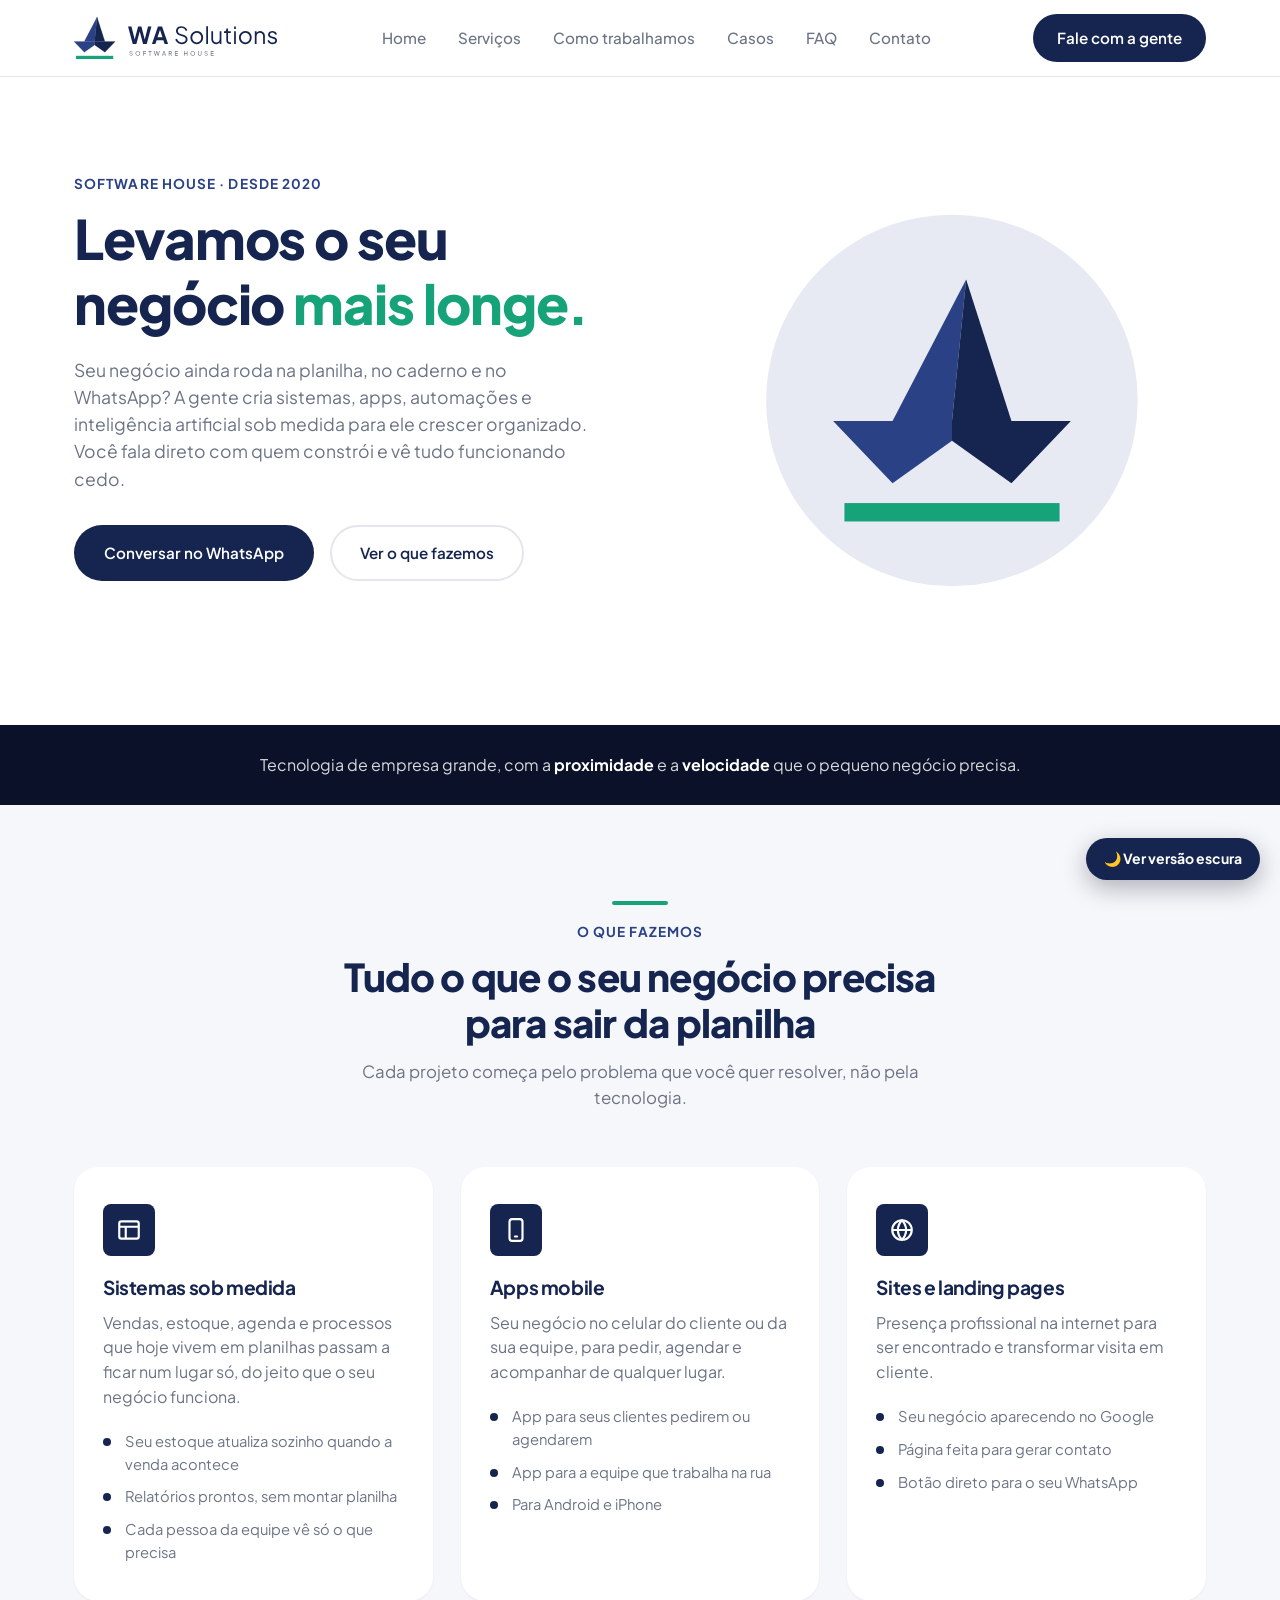
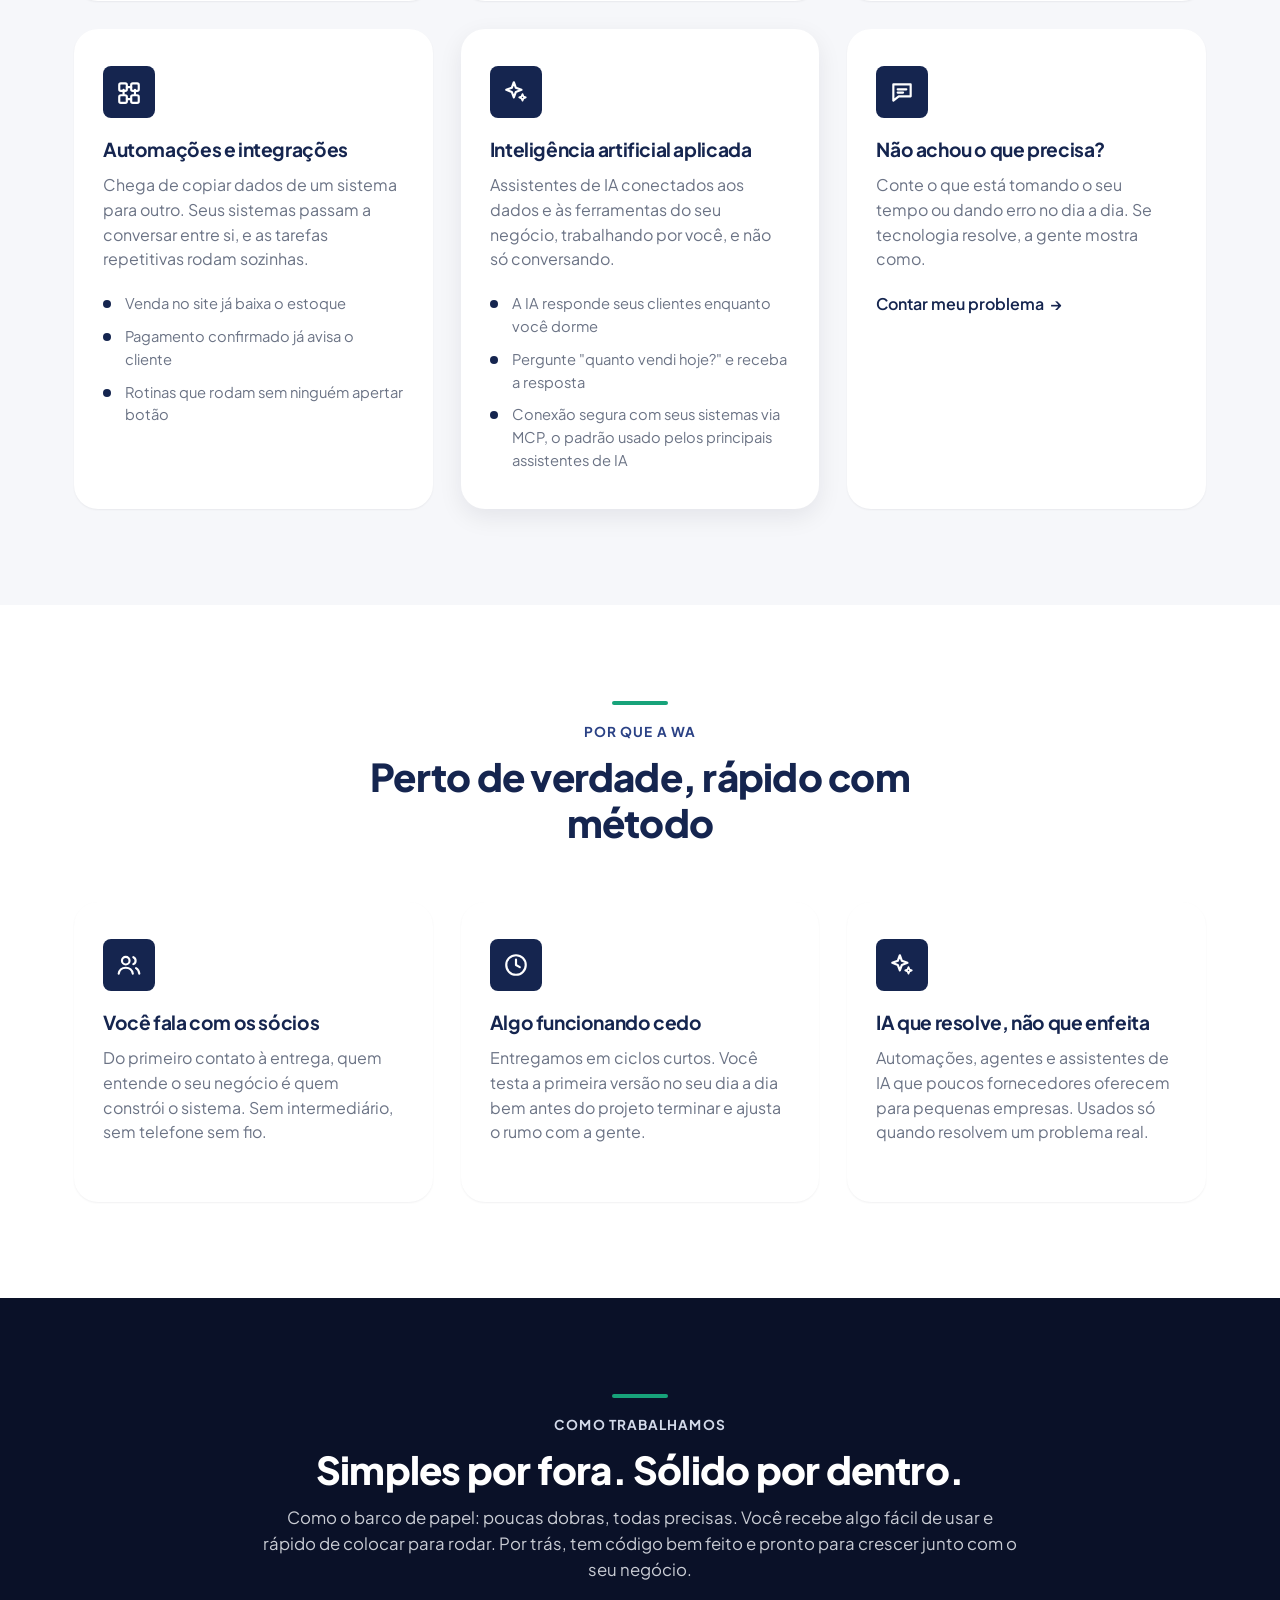
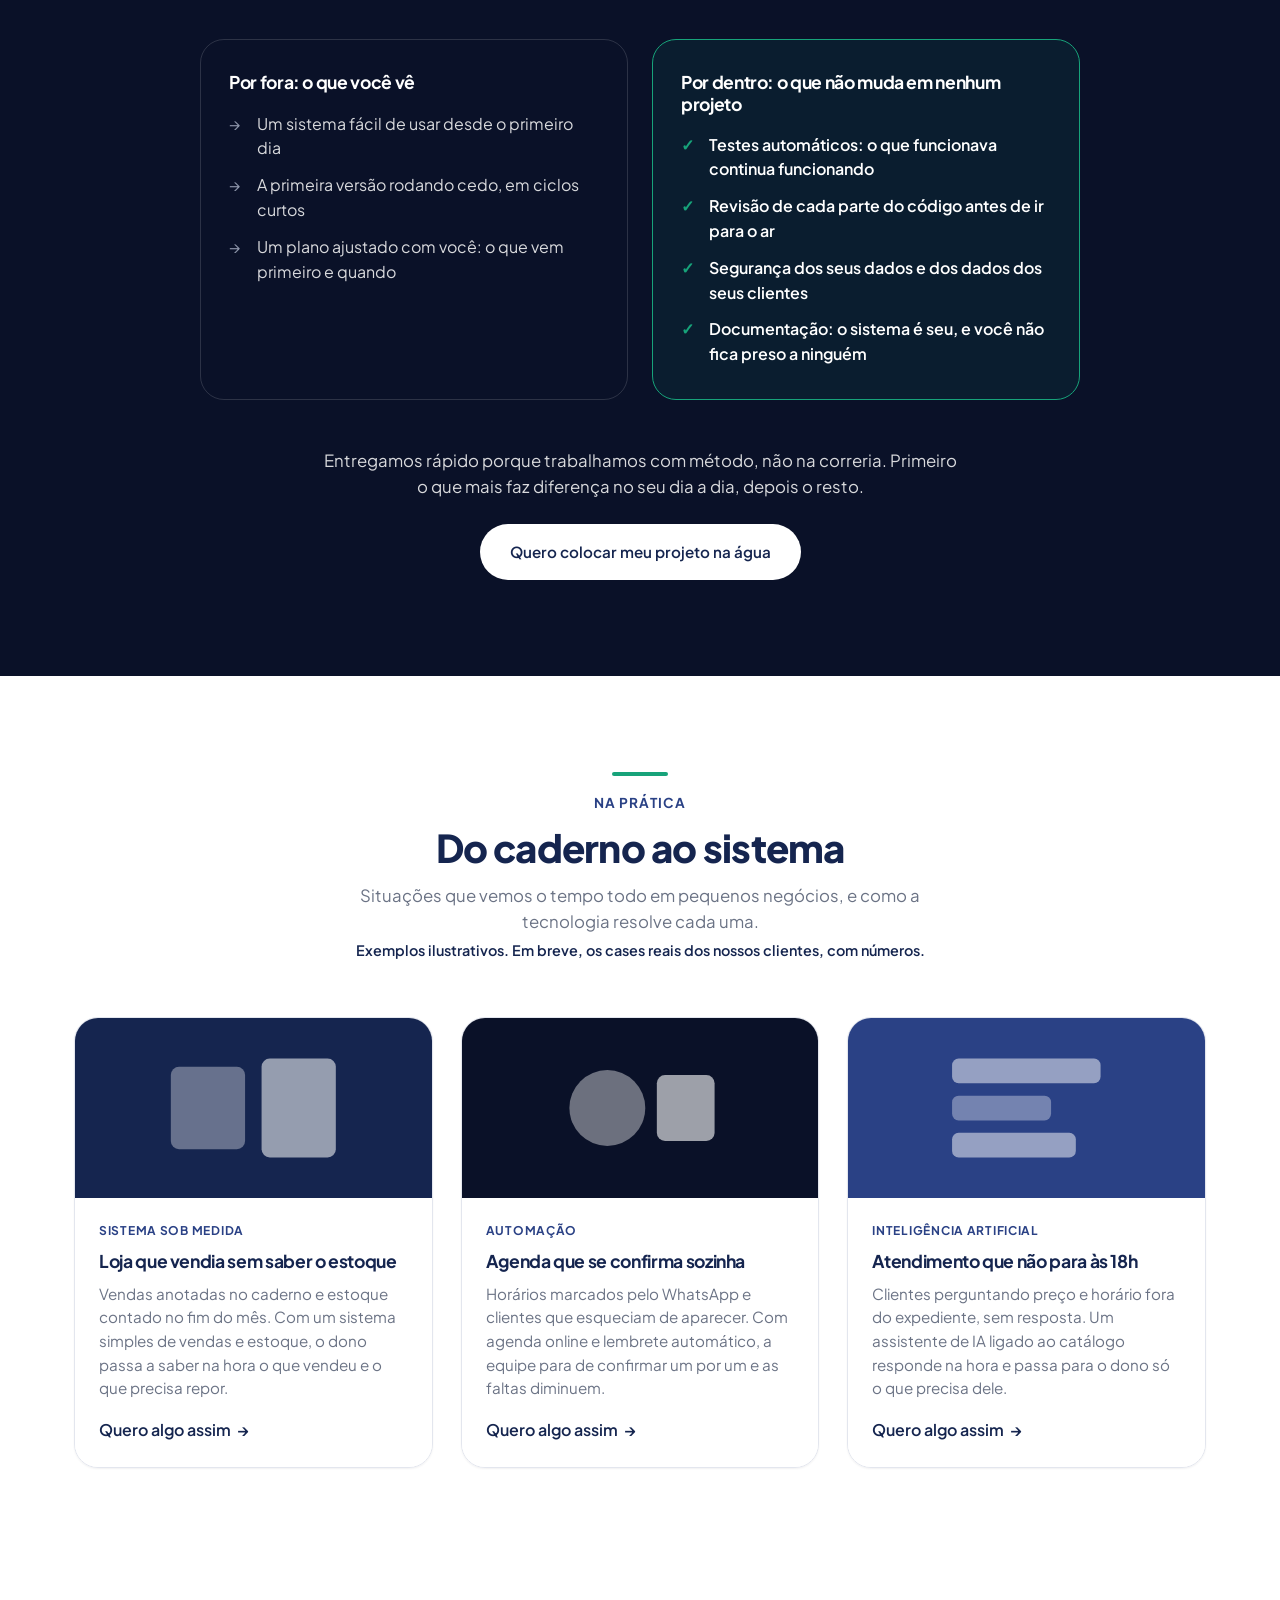
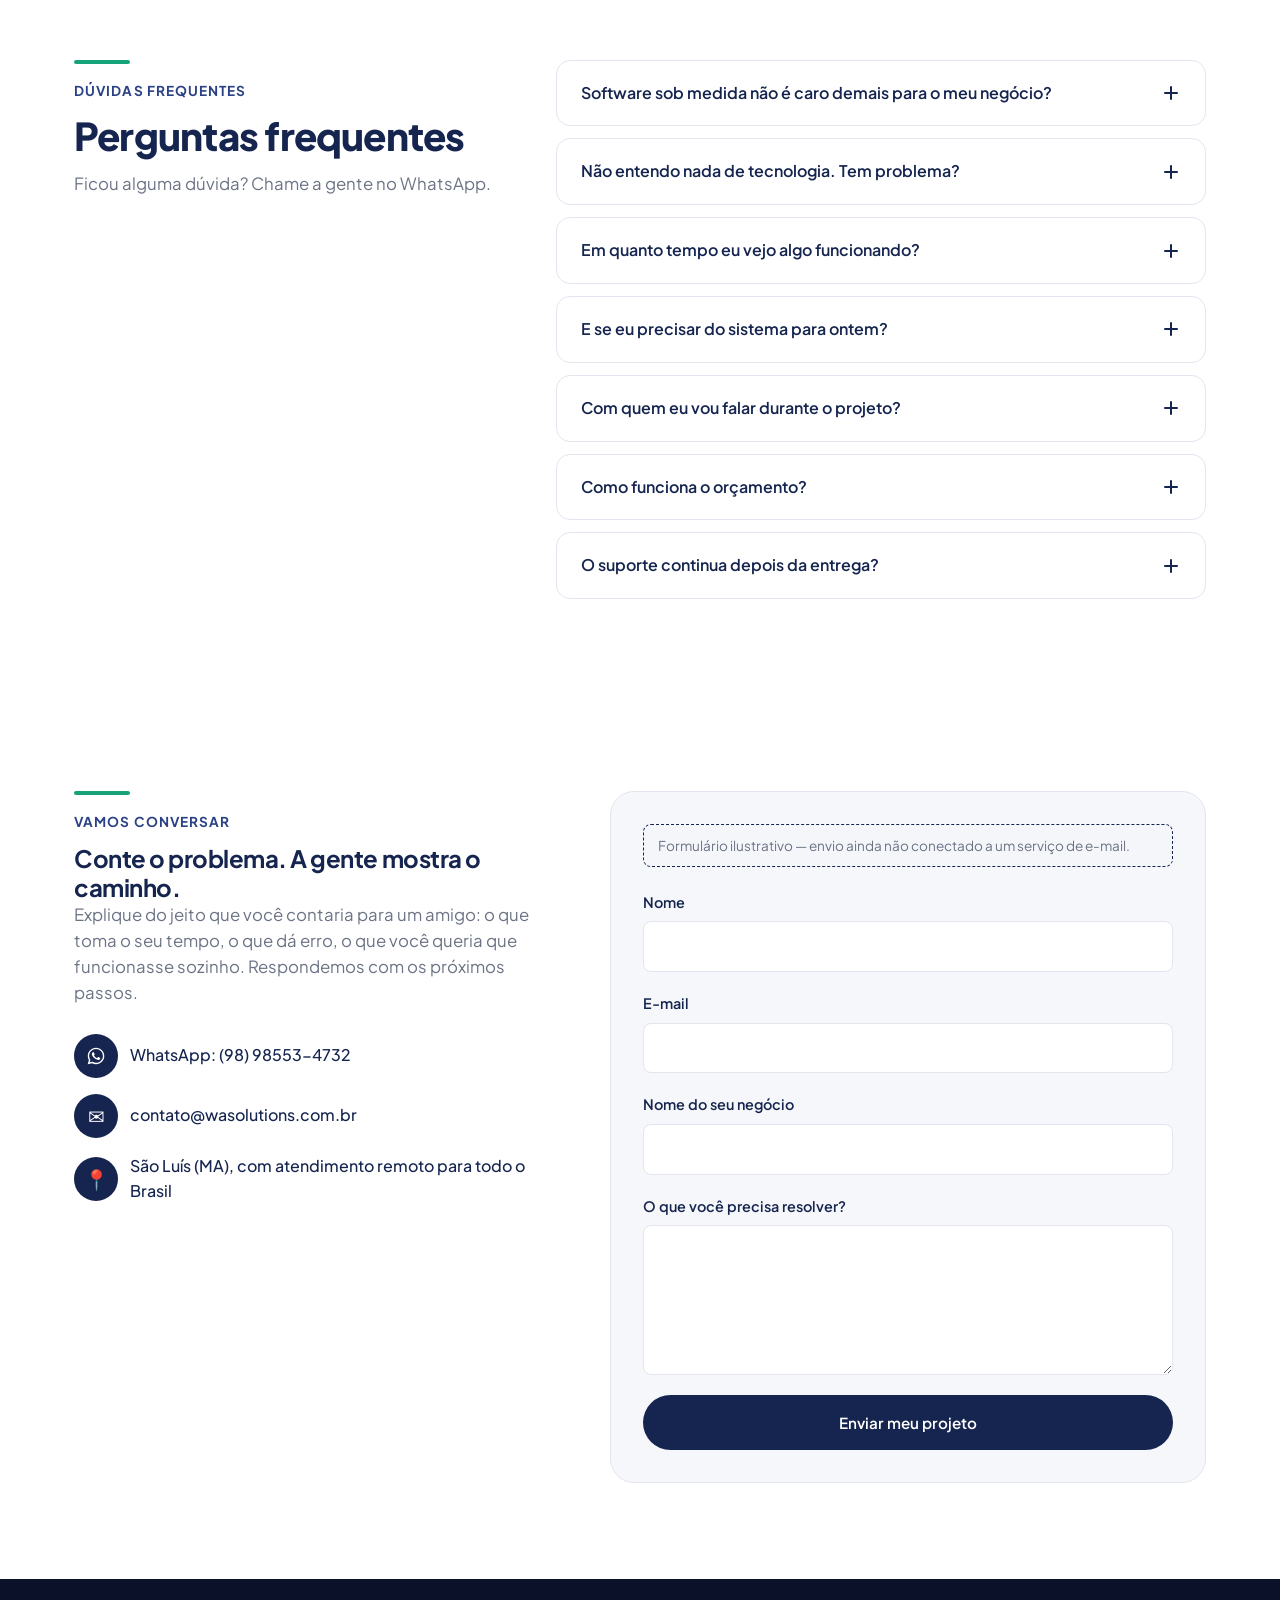
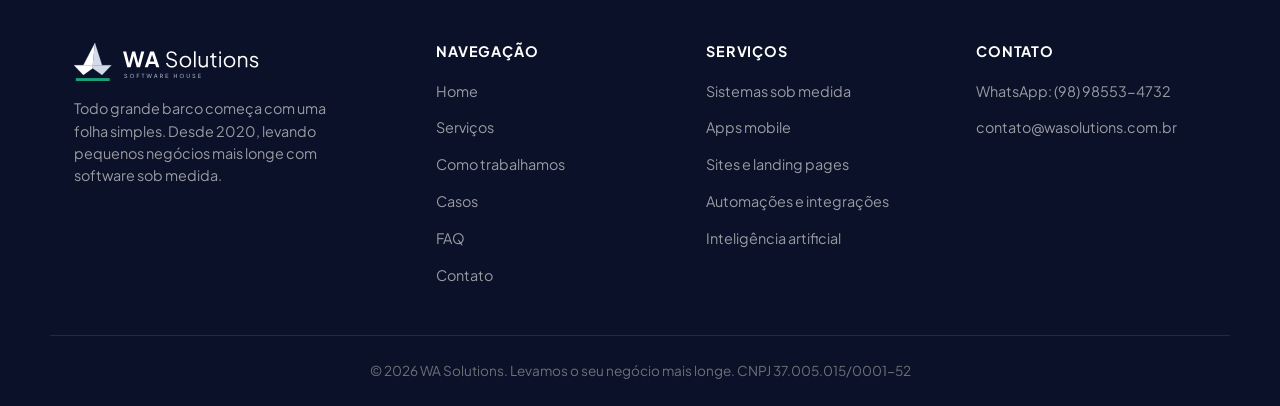
==== commit b383aa79: "feat: update site" ====
--- a/index.html
+++ b/index.html
@@ -3,9 +3,10 @@
 <head>
 <meta charset="UTF-8">
 <meta name="viewport" content="width=device-width, initial-scale=1.0">
-<title>WA Solutions — Flexíveis no plano. Inegociáveis na qualidade.</title>
-<meta name="description" content="Software sob medida, integrações de sistemas e consultoria para pequenas e médias empresas. Prazo e escopo se ajustam com você. A qualidade, nunca.">
+<title>WA Solutions — Levamos o seu negócio mais longe</title>
+<meta name="description" content="Sistemas, apps, sites, automações e inteligência artificial feitos sob medida para pequenos negócios. Você fala direto com quem constrói e vê o projeto funcionando cedo.">
 <link rel="icon" type="image/svg+xml" href="assets/images/icon.svg">
+<link rel="apple-touch-icon" href="assets/images/apple-touch-icon.png">
 <link rel="preconnect" href="https://fonts.googleapis.com">
 <link rel="preconnect" href="https://fonts.gstatic.com" crossorigin>
 <link href="https://fonts.googleapis.com/css2?family=Plus+Jakarta+Sans:wght@400;500;600;700;800&display=swap" rel="stylesheet">
@@ -26,14 +27,14 @@
       <ul>
         <li><a href="#top" class="nav-link active">Home</a></li>
         <li><a href="#servicos" class="nav-link">Serviços</a></li>
-        <li><a href="#casos-de-sucesso" class="nav-link">Casos de Sucesso</a></li>
-        <li><a href="#tecnologias" class="nav-link">Tecnologias</a></li>
+        <li><a href="#como-trabalhamos" class="nav-link">Como trabalhamos</a></li>
+        <li><a href="#casos-de-sucesso" class="nav-link">Casos</a></li>
         <li><a href="#faq" class="nav-link">FAQ</a></li>
         <li><a href="#contato" class="nav-link">Contato</a></li>
       </ul>
     </nav>
 
-    <a href="#contato" class="btn btn-primary btn-header">Pedir proposta</a>
+    <a href="#contato" class="btn btn-primary btn-header">Fale com a gente</a>
 
     <button class="nav-toggle" id="navToggle" aria-label="Abrir menu" aria-expanded="false" aria-controls="nav">
       <span></span><span></span><span></span>
@@ -47,62 +48,38 @@
   <section class="hero">
     <div class="container hero-inner">
       <div class="hero-text">
-        <p class="eyebrow">Software house para pequenas e médias empresas</p>
-        <h1>Flexíveis no plano. <span class="text-accent">Inegociáveis na qualidade.</span></h1>
+        <p class="eyebrow">Software house · Desde 2020</p>
+        <h1>Levamos o seu negócio <span class="text-accent">mais longe.</span></h1>
         <p class="hero-subtitle">
-          Software sob medida, integrações e consultoria para empresas que não podem
-          pagar duas vezes pelo mesmo sistema. Se a data apertar, ajustamos escopo e fases.
-          O padrão de entrega fica onde está.
+          Seu negócio ainda roda na planilha, no caderno e no WhatsApp? A gente cria sistemas,
+          apps, automações e inteligência artificial sob medida para ele crescer organizado.
+          Você fala direto com quem constrói e vê tudo funcionando cedo.
         </p>
         <div class="hero-actions">
-          <a href="#contato" class="btn btn-primary">Quero uma proposta</a>
-          <a href="#compromisso" class="btn btn-ghost">Entenda o compromisso</a>
-        </div>
-
-        <div class="hero-stats">
-          <div class="stat">
-            <strong>Time sênior</strong>
-            <span>do primeiro dia à entrega</span>
-          </div>
-          <div class="stat">
-            <strong>Testes</strong>
-            <span>automatizados em cada entrega</span>
-          </div>
-          <div class="stat">
-            <strong>Proposta clara</strong>
-            <span>escopo, prazo e valor por escrito</span>
-          </div>
+          <a href="https://wa.me/5598985534732?text=Ol%C3%A1!%20Vim%20pelo%20site%20e%20quero%20falar%20sobre%20um%20projeto." target="_blank" rel="noopener" class="btn btn-primary">Conversar no WhatsApp</a>
+          <a href="#servicos" class="btn btn-ghost">Ver o que fazemos</a>
         </div>
       </div>
 
       <div class="hero-visual" aria-hidden="true">
         <svg viewBox="0 0 520 460" fill="none" xmlns="http://www.w3.org/2000/svg" class="hero-svg">
           <circle cx="260" cy="230" r="210" fill="var(--color-accent-100)"/>
-          <rect x="90" y="90" width="300" height="210" rx="16" fill="var(--color-dark-800)"/>
-          <rect x="90" y="90" width="300" height="34" rx="16" fill="var(--color-dark-700)"/>
-          <circle cx="112" cy="107" r="5" fill="var(--color-accent)"/>
-          <circle cx="130" cy="107" r="5" fill="#4B5563"/>
-          <circle cx="148" cy="107" r="5" fill="#4B5563"/>
-          <rect x="116" y="146" width="120" height="10" rx="5" fill="var(--color-accent)"/>
-          <rect x="116" y="168" width="180" height="10" rx="5" fill="#4B5563"/>
-          <rect x="116" y="190" width="150" height="10" rx="5" fill="#374151"/>
-          <rect x="116" y="212" width="200" height="10" rx="5" fill="#4B5563"/>
-          <rect x="116" y="234" width="90" height="10" rx="5" fill="var(--color-accent)"/>
-          <rect x="116" y="256" width="160" height="10" rx="5" fill="#374151"/>
-          <rect x="340" y="150" width="30" height="120" rx="6" fill="var(--color-accent)"/>
-          <circle cx="410" cy="330" r="46" fill="#111111"/>
-          <path d="M394 330l12 12 22-24" stroke="var(--color-green)" stroke-width="6" stroke-linecap="round" stroke-linejoin="round"/>
-          <circle cx="120" cy="345" r="30" fill="var(--color-green)" opacity="0.15"/>
-          <circle cx="120" cy="345" r="16" fill="var(--color-green)"/>
+          <g transform="translate(100,61.2) scale(3.2)">
+            <polygon points="8,60 50,60 50,67 29,82" fill="#2A4185"/>
+            <polygon points="50,60 92,60 71,82 50,67" fill="#15254F"/>
+            <polygon points="55,10 29,60 50,60" fill="#2A4185"/>
+            <polygon points="55,10 50,60 71,60" fill="#15254F"/>
+            <rect x="12" y="89" width="76" height="6.5" fill="#17A37A"/>
+          </g>
         </svg>
       </div>
     </div>
   </section>
 
-  <!-- Trust bar -->
+  <!-- Proposta de valor -->
   <section class="trust-bar">
     <div class="container">
-      <p><strong>Node.js</strong>, <strong>Python</strong>, <strong>React</strong> e <strong>AWS</strong>: tecnologias escolhidas por serem maduras, não por estarem na moda. Do MVP ao produto em escala.</p>
+      <p>Tecnologia de empresa grande, com a <strong>proximidade</strong> e a <strong>velocidade</strong> que o pequeno negócio precisa.</p>
     </div>
   </section>
 
@@ -112,105 +89,175 @@
       <div class="section-head">
         <span class="deco-line" aria-hidden="true"></span>
         <p class="eyebrow">O que fazemos</p>
-        <h2>Onde entramos no seu negócio</h2>
-        <p class="section-subtitle">Da primeira linha de código ao sistema rodando em produção. E quem conversa com você é quem constrói.</p>
+        <h2>Tudo o que o seu negócio precisa para sair da planilha</h2>
+        <p class="section-subtitle">Cada projeto começa pelo problema que você quer resolver, não pela tecnologia.</p>
       </div>
 
       <div class="services-grid">
         <article class="service-card">
           <div class="service-icon">
-            <svg viewBox="0 0 24 24" fill="none" xmlns="http://www.w3.org/2000/svg"><path d="M8 9l-4 3 4 3M16 9l4 3-4 3M13.5 6l-3 12" stroke="currentColor" stroke-width="2" stroke-linecap="round" stroke-linejoin="round"/></svg>
-          </div>
-          <h3>Software sob medida</h3>
-          <p>Quando a operação não cabe num sistema de prateleira, a equipe acaba se adaptando à ferramenta. Construímos web, mobile e APIs com as regras do seu negócio, do zero ou a partir do que você já tem.</p>
+            <svg viewBox="0 0 24 24" fill="none" xmlns="http://www.w3.org/2000/svg"><rect x="3" y="4" width="18" height="16" rx="2" stroke="currentColor" stroke-width="2"/><path d="M3 9h18M9 9v11" stroke="currentColor" stroke-width="2"/></svg>
+          </div>
+          <h3>Sistemas sob medida</h3>
+          <p>Vendas, estoque, agenda e processos que hoje vivem em planilhas passam a ficar num lugar só, do jeito que o seu negócio funciona.</p>
           <ul class="service-list">
-            <li>Descoberta antes da primeira linha de código</li>
-            <li>MVPs que crescem sem precisar ser reescritos</li>
-            <li>Time dedicado ou squad sob demanda</li>
+            <li>Seu estoque atualiza sozinho quando a venda acontece</li>
+            <li>Relatórios prontos, sem montar planilha</li>
+            <li>Cada pessoa da equipe vê só o que precisa</li>
+          </ul>
+        </article>
+
+        <article class="service-card">
+          <div class="service-icon">
+            <svg viewBox="0 0 24 24" fill="none" xmlns="http://www.w3.org/2000/svg"><rect x="6" y="2" width="12" height="20" rx="2.5" stroke="currentColor" stroke-width="2"/><path d="M11 18h2" stroke="currentColor" stroke-width="2" stroke-linecap="round"/></svg>
+          </div>
+          <h3>Apps mobile</h3>
+          <p>Seu negócio no celular do cliente ou da sua equipe, para pedir, agendar e acompanhar de qualquer lugar.</p>
+          <ul class="service-list">
+            <li>App para seus clientes pedirem ou agendarem</li>
+            <li>App para a equipe que trabalha na rua</li>
+            <li>Para Android e iPhone</li>
+          </ul>
+        </article>
+
+        <article class="service-card">
+          <div class="service-icon">
+            <svg viewBox="0 0 24 24" fill="none" xmlns="http://www.w3.org/2000/svg"><circle cx="12" cy="12" r="9" stroke="currentColor" stroke-width="2"/><path d="M3 12h18M12 3c2.5 2.6 3.8 5.6 3.8 9s-1.3 6.4-3.8 9c-2.5-2.6-3.8-5.6-3.8-9S9.5 5.6 12 3z" stroke="currentColor" stroke-width="2" stroke-linejoin="round"/></svg>
+          </div>
+          <h3>Sites e landing pages</h3>
+          <p>Presença profissional na internet para ser encontrado e transformar visita em cliente.</p>
+          <ul class="service-list">
+            <li>Seu negócio aparecendo no Google</li>
+            <li>Página feita para gerar contato</li>
+            <li>Botão direto para o seu WhatsApp</li>
+          </ul>
+        </article>
+
+        <article class="service-card">
+          <div class="service-icon">
+            <svg viewBox="0 0 24 24" fill="none" xmlns="http://www.w3.org/2000/svg"><rect x="3" y="4" width="7" height="7" rx="1.5" stroke="currentColor" stroke-width="2"/><rect x="14" y="4" width="7" height="7" rx="1.5" stroke="currentColor" stroke-width="2"/><rect x="3" y="15" width="7" height="7" rx="1.5" stroke="currentColor" stroke-width="2"/><rect x="14" y="15" width="7" height="7" rx="1.5" stroke="currentColor" stroke-width="2"/><path d="M10 7.5h4M17.5 10v4M7 10v4M10 18.5h4" stroke="currentColor" stroke-width="2" stroke-linecap="round"/></svg>
+          </div>
+          <h3>Automações e integrações</h3>
+          <p>Chega de copiar dados de um sistema para outro. Seus sistemas passam a conversar entre si, e as tarefas repetitivas rodam sozinhas.</p>
+          <ul class="service-list">
+            <li>Venda no site já baixa o estoque</li>
+            <li>Pagamento confirmado já avisa o cliente</li>
+            <li>Rotinas que rodam sem ninguém apertar botão</li>
           </ul>
         </article>
 
         <article class="service-card service-card--highlight">
           <div class="service-icon">
-            <svg viewBox="0 0 24 24" fill="none" xmlns="http://www.w3.org/2000/svg"><rect x="3" y="4" width="7" height="7" rx="1.5" stroke="currentColor" stroke-width="2"/><rect x="14" y="4" width="7" height="7" rx="1.5" stroke="currentColor" stroke-width="2"/><rect x="3" y="15" width="7" height="7" rx="1.5" stroke="currentColor" stroke-width="2"/><rect x="14" y="15" width="7" height="7" rx="1.5" stroke="currentColor" stroke-width="2"/><path d="M10 7.5h4M17.5 10v4M7 10v4M10 18.5h4" stroke="currentColor" stroke-width="2" stroke-linecap="round"/></svg>
-          </div>
-          <h3>Integrações de sistemas</h3>
-          <p>Se alguém da sua equipe copia dados de um sistema para outro, você paga um salário para fazer o trabalho de uma API. Conectamos ERP, CRM, e-commerce e meios de pagamento para que os dados passem de um lado para o outro sem digitação.</p>
+            <svg viewBox="0 0 24 24" fill="none" xmlns="http://www.w3.org/2000/svg"><path d="M10 3l1.9 5.1L17 10l-5.1 1.9L10 17l-1.9-5.1L3 10l5.1-1.9L10 3z" stroke="currentColor" stroke-width="2" stroke-linejoin="round"/><path d="M18 14l.9 2.1L21 17l-2.1.9L18 20l-.9-2.1L15 17l2.1-.9L18 14z" stroke="currentColor" stroke-width="1.6" stroke-linejoin="round"/></svg>
+          </div>
+          <h3>Inteligência artificial aplicada</h3>
+          <p>Assistentes de IA conectados aos dados e às ferramentas do seu negócio, trabalhando por você, e não só conversando.</p>
           <ul class="service-list">
-            <li>APIs, webhooks e middlewares</li>
-            <li>Sistema antigo conversando com sistema novo</li>
-            <li>Processos automatizados entre plataformas</li>
-          </ul>
-        </article>
-
-        <article class="service-card">
-          <div class="service-icon">
-            <svg viewBox="0 0 24 24" fill="none" xmlns="http://www.w3.org/2000/svg"><path d="M3 12a9 9 0 1018 0 9 9 0 00-18 0z" stroke="currentColor" stroke-width="2"/><path d="M12 7v5l3.5 2" stroke="currentColor" stroke-width="2" stroke-linecap="round" stroke-linejoin="round"/></svg>
-          </div>
-          <h3>Consultoria técnica</h3>
-          <p>Antes de investir, descubra onde está o gargalo de verdade. Analisamos seus sistemas e entregamos um plano de ação ordenado pelo impacto no negócio, não pela tecnologia da vez.</p>
-          <ul class="service-list">
-            <li>Diagnóstico técnico e de arquitetura</li>
-            <li>Plano de modernização de sistemas antigos</li>
-            <li>Roadmap priorizado por retorno</li>
-          </ul>
-        </article>
-      </div>
-    </div>
-  </section>
-
-  <!-- Compromisso -->
-  <section class="promise" id="compromisso">
+            <li>A IA responde seus clientes enquanto você dorme</li>
+            <li>Pergunte "quanto vendi hoje?" e receba a resposta</li>
+            <li>Conexão segura com seus sistemas via MCP, o padrão usado pelos principais assistentes de IA</li>
+          </ul>
+        </article>
+
+        <article class="service-card">
+          <div class="service-icon">
+            <svg viewBox="0 0 24 24" fill="none" xmlns="http://www.w3.org/2000/svg"><path d="M4 5h16v11H9l-5 4V5z" stroke="currentColor" stroke-width="2" stroke-linejoin="round"/><path d="M8 9.5h8M8 12.5h5" stroke="currentColor" stroke-width="2" stroke-linecap="round"/></svg>
+          </div>
+          <h3>Não achou o que precisa?</h3>
+          <p>Conte o que está tomando o seu tempo ou dando erro no dia a dia. Se tecnologia resolve, a gente mostra como.</p>
+          <a href="#contato" class="case-link">Contar meu problema <span aria-hidden="true">→</span></a>
+        </article>
+      </div>
+    </div>
+  </section>
+
+  <!-- Diferenciais -->
+  <section class="differentials">
     <div class="container">
       <div class="section-head">
         <span class="deco-line" aria-hidden="true"></span>
-        <p class="eyebrow">Nosso compromisso</p>
-        <h2>O que é flexível e o que é inegociável</h2>
+        <p class="eyebrow">Por que a WA</p>
+        <h2>Perto de verdade, rápido com método</h2>
+      </div>
+
+      <div class="services-grid">
+        <article class="service-card">
+          <div class="service-icon">
+            <svg viewBox="0 0 24 24" fill="none" xmlns="http://www.w3.org/2000/svg"><circle cx="9" cy="8" r="3.5" stroke="currentColor" stroke-width="2"/><path d="M2.5 20c.6-3.4 3.2-5.5 6.5-5.5s5.9 2.1 6.5 5.5" stroke="currentColor" stroke-width="2" stroke-linecap="round"/><path d="M16 4.8a3.5 3.5 0 010 6.4M18.5 14.9c1.6.8 2.7 2.5 3 5.1" stroke="currentColor" stroke-width="2" stroke-linecap="round"/></svg>
+          </div>
+          <h3>Você fala com os sócios</h3>
+          <p>Do primeiro contato à entrega, quem entende o seu negócio é quem constrói o sistema. Sem intermediário, sem telefone sem fio.</p>
+        </article>
+
+        <article class="service-card">
+          <div class="service-icon">
+            <svg viewBox="0 0 24 24" fill="none" xmlns="http://www.w3.org/2000/svg"><path d="M3 12a9 9 0 1018 0 9 9 0 00-18 0z" stroke="currentColor" stroke-width="2"/><path d="M12 7v5l3.5 2" stroke="currentColor" stroke-width="2" stroke-linecap="round" stroke-linejoin="round"/></svg>
+          </div>
+          <h3>Algo funcionando cedo</h3>
+          <p>Entregamos em ciclos curtos. Você testa a primeira versão no seu dia a dia bem antes do projeto terminar e ajusta o rumo com a gente.</p>
+        </article>
+
+        <article class="service-card">
+          <div class="service-icon">
+            <svg viewBox="0 0 24 24" fill="none" xmlns="http://www.w3.org/2000/svg"><path d="M10 3l1.9 5.1L17 10l-5.1 1.9L10 17l-1.9-5.1L3 10l5.1-1.9L10 3z" stroke="currentColor" stroke-width="2" stroke-linejoin="round"/><path d="M18 14l.9 2.1L21 17l-2.1.9L18 20l-.9-2.1L15 17l2.1-.9L18 14z" stroke="currentColor" stroke-width="1.6" stroke-linejoin="round"/></svg>
+          </div>
+          <h3>IA que resolve, não que enfeita</h3>
+          <p>Automações, agentes e assistentes de IA que poucos fornecedores oferecem para pequenas empresas. Usados só quando resolvem um problema real.</p>
+        </article>
+      </div>
+    </div>
+  </section>
+
+  <!-- Como trabalhamos -->
+  <section class="promise" id="como-trabalhamos">
+    <div class="container">
+      <div class="section-head">
+        <span class="deco-line" aria-hidden="true"></span>
+        <p class="eyebrow">Como trabalhamos</p>
+        <h2>Simples por fora. Sólido por dentro.</h2>
         <p class="section-subtitle">
-          Todo projeto tem uma data pressionando. O que muda é o que cada fornecedor corta para cumpri-la.
-          Normalmente são os testes, a revisão de código e a documentação. Você só percebe meses depois,
-          quando o sistema falha e o conserto sai mais caro que o projeto. Nós invertemos essa lógica.
+          Como o barco de papel: poucas dobras, todas precisas. Você recebe algo fácil de usar e rápido
+          de colocar para rodar. Por trás, tem código bem feito e pronto para crescer junto com o seu negócio.
         </p>
       </div>
 
       <div class="promise-grid">
         <div class="promise-col">
-          <h3>Flexível: ajustamos com você</h3>
+          <h3>Por fora: o que você vê</h3>
           <ul>
-            <li>Data de entrega</li>
-            <li>Escopo de cada fase</li>
-            <li>Ordem das funcionalidades</li>
-            <li>Tamanho e formato do time</li>
+            <li>Um sistema fácil de usar desde o primeiro dia</li>
+            <li>A primeira versão rodando cedo, em ciclos curtos</li>
+            <li>Um plano ajustado com você: o que vem primeiro e quando</li>
           </ul>
         </div>
         <div class="promise-col promise-col--fixed">
-          <h3>Inegociável, em todo projeto</h3>
+          <h3>Por dentro: o que não muda em nenhum projeto</h3>
           <ul>
-            <li>Testes automatizados</li>
-            <li>Revisão de código</li>
-            <li>Segurança e proteção de dados</li>
-            <li>Documentação para o seu time manter o sistema</li>
+            <li>Testes automáticos: o que funcionava continua funcionando</li>
+            <li>Revisão de cada parte do código antes de ir para o ar</li>
+            <li>Segurança dos seus dados e dos dados dos seus clientes</li>
+            <li>Documentação: o sistema é seu, e você não fica preso a ninguém</li>
           </ul>
         </div>
       </div>
 
       <div class="promise-close">
-        <p>Prazo apertado? Entregamos primeiro o que gera resultado e o resto vem em fases. Você ganha velocidade sem herdar um sistema frágil.</p>
-        <a href="#contato" class="btn btn-primary">Quero um projeto feito assim</a>
-      </div>
-    </div>
-  </section>
-
-  <!-- Casos de sucesso -->
+        <p>Entregamos rápido porque trabalhamos com método, não na correria. Primeiro o que mais faz diferença no seu dia a dia, depois o resto.</p>
+        <a href="#contato" class="btn btn-primary">Quero colocar meu projeto na água</a>
+      </div>
+    </div>
+  </section>
+
+  <!-- Casos -->
   <section class="cases" id="casos-de-sucesso">
     <div class="container">
       <div class="section-head">
         <span class="deco-line" aria-hidden="true"></span>
-        <p class="eyebrow">Resultados</p>
-        <h2>Casos de sucesso</h2>
+        <p class="eyebrow">Na prática</p>
+        <h2>Do caderno ao sistema</h2>
         <p class="section-subtitle">
-          Alguns exemplos ilustrativos do tipo de projeto que entregamos.
-          <em>Conteúdo de exemplo — em breve substituído pelos nossos cases reais.</em>
+          Situações que vemos o tempo todo em pequenos negócios, e como a tecnologia resolve cada uma.
+          <em>Exemplos ilustrativos. Em breve, os cases reais dos nossos clientes, com números.</em>
         </p>
       </div>
 
@@ -220,10 +267,10 @@
             <svg viewBox="0 0 240 160" xmlns="http://www.w3.org/2000/svg"><rect width="240" height="160" rx="12" fill="none"/><rect x="20" y="30" width="90" height="100" rx="10" fill="rgba(255,255,255,.35)"/><rect x="130" y="20" width="90" height="120" rx="10" fill="rgba(255,255,255,.55)"/></svg>
           </div>
           <div class="case-body">
-            <span class="case-tag">Plataforma de gestão</span>
-            <h3>Sistema de controle logístico</h3>
-            <p>A operação rodava em planilhas e ninguém sabia onde estava cada pedido. Uma plataforma web passou a rastrear frota e pedidos em tempo real, e os erros de digitação deixaram de acontecer.</p>
-            <a href="#contato" class="case-link">Quero um projeto assim <span aria-hidden="true">→</span></a>
+            <span class="case-tag">Sistema sob medida</span>
+            <h3>Loja que vendia sem saber o estoque</h3>
+            <p>Vendas anotadas no caderno e estoque contado no fim do mês. Com um sistema simples de vendas e estoque, o dono passa a saber na hora o que vendeu e o que precisa repor.</p>
+            <a href="#contato" class="case-link">Quero algo assim <span aria-hidden="true">→</span></a>
           </div>
         </article>
 
@@ -232,10 +279,10 @@
             <svg viewBox="0 0 240 160" xmlns="http://www.w3.org/2000/svg"><rect width="240" height="160" rx="12" fill="none"/><circle cx="80" cy="80" r="46" fill="rgba(255,255,255,.4)"/><rect x="140" y="40" width="70" height="80" rx="10" fill="rgba(255,255,255,.6)"/></svg>
           </div>
           <div class="case-body">
-            <span class="case-tag">Integração de sistemas</span>
-            <h3>Integração ERP + e-commerce</h3>
-            <p>Produto vendido sem estoque, pedido lançado à mão e financeiro sempre atrasado. A integração passou a sincronizar ERP e loja virtual automaticamente, e os lançamentos duplicados acabaram.</p>
-            <a href="#contato" class="case-link">Quero um projeto assim <span aria-hidden="true">→</span></a>
+            <span class="case-tag">Automação</span>
+            <h3>Agenda que se confirma sozinha</h3>
+            <p>Horários marcados pelo WhatsApp e clientes que esqueciam de aparecer. Com agenda online e lembrete automático, a equipe para de confirmar um por um e as faltas diminuem.</p>
+            <a href="#contato" class="case-link">Quero algo assim <span aria-hidden="true">→</span></a>
           </div>
         </article>
 
@@ -244,70 +291,12 @@
             <svg viewBox="0 0 240 160" xmlns="http://www.w3.org/2000/svg"><rect width="240" height="160" rx="12" fill="none"/><rect x="30" y="20" width="180" height="30" rx="8" fill="rgba(255,255,255,.5)"/><rect x="30" y="65" width="120" height="30" rx="8" fill="rgba(255,255,255,.35)"/><rect x="30" y="110" width="150" height="30" rx="8" fill="rgba(255,255,255,.5)"/></svg>
           </div>
           <div class="case-body">
-            <span class="case-tag">Consultoria técnica</span>
-            <h3>Modernização de sistema legado</h3>
-            <p>Um sistema antigo em que ninguém tinha coragem de mexer. A migração para microsserviços na nuvem foi feita em etapas, sem parar a operação, e trouxe mais performance com menor custo de infraestrutura.</p>
-            <a href="#contato" class="case-link">Quero um projeto assim <span aria-hidden="true">→</span></a>
-          </div>
-        </article>
-      </div>
-    </div>
-  </section>
-
-  <!-- Tecnologias -->
-  <section class="tech-stack" id="tecnologias">
-    <div class="container">
-      <div class="section-head">
-        <span class="deco-line" aria-hidden="true"></span>
-        <p class="eyebrow">Como construímos</p>
-        <h2>Tecnologias e stacks</h2>
-        <p class="section-subtitle">Escolhemos a ferramenta pelo problema. São tecnologias maduras, com comunidade grande e muitos profissionais no mercado, para que você nunca fique refém de um único fornecedor, nem de nós.</p>
-      </div>
-
-      <div class="tech-groups">
-        <div class="tech-group">
-          <h3>Linguagens</h3>
-          <ul class="tech-badges">
-            <li><img class="tech-icon" src="https://cdn.simpleicons.org/nodedotjs/339933" alt="" loading="lazy">Node.js</li>
-            <li><img class="tech-icon" src="https://cdn.simpleicons.org/python/3776AB" alt="" loading="lazy">Python</li>
-          </ul>
-        </div>
-        <div class="tech-group">
-          <h3>Frameworks</h3>
-          <ul class="tech-badges">
-            <li><img class="tech-icon" src="https://cdn.simpleicons.org/express/000000" alt="" loading="lazy">Express</li>
-            <li><img class="tech-icon" src="https://cdn.simpleicons.org/nestjs/E0234E" alt="" loading="lazy">NestJS</li>
-            <li><img class="tech-icon" src="https://cdn.simpleicons.org/react/61DAFB" alt="" loading="lazy">React</li>
-            <li><img class="tech-icon" src="https://cdn.simpleicons.org/django/092E20" alt="" loading="lazy">Django</li>
-            <li><img class="tech-icon" src="https://cdn.simpleicons.org/flask/000000" alt="" loading="lazy">Flask</li>
-          </ul>
-        </div>
-        <div class="tech-group">
-          <h3>Infraestrutura</h3>
-          <ul class="tech-badges">
-            <li><img class="tech-icon" src="https://cdn.simpleicons.org/amazonaws/FF9900" alt="" loading="lazy">AWS</li>
-            <li><img class="tech-icon" src="https://cdn.simpleicons.org/docker/2496ED" alt="" loading="lazy">Docker</li>
-            <li><img class="tech-icon" src="https://cdn.simpleicons.org/kubernetes/326CE5" alt="" loading="lazy">Kubernetes</li>
-          </ul>
-        </div>
-        <div class="tech-group">
-          <h3>Bancos de dados</h3>
-          <ul class="tech-badges">
-            <li><img class="tech-icon" src="https://cdn.simpleicons.org/postgresql/4169E1" alt="" loading="lazy">PostgreSQL</li>
-            <li><img class="tech-icon" src="https://cdn.simpleicons.org/mysql/4479A1" alt="" loading="lazy">MySQL</li>
-            <li><img class="tech-icon" src="https://cdn.simpleicons.org/mongodb/47A248" alt="" loading="lazy">MongoDB</li>
-            <li><img class="tech-icon" src="https://cdn.simpleicons.org/redis/DC382D" alt="" loading="lazy">Redis</li>
-          </ul>
-        </div>
-        <div class="tech-group">
-          <h3>Ferramentas</h3>
-          <ul class="tech-badges">
-            <li><img class="tech-icon" src="https://cdn.simpleicons.org/git/F05032" alt="" loading="lazy">Git</li>
-            <li><svg class="tech-icon tech-icon--mono" viewBox="0 0 24 24" fill="none" xmlns="http://www.w3.org/2000/svg" aria-hidden="true"><path d="M17 2l4 4-4 4" stroke="currentColor" stroke-width="2" stroke-linecap="round" stroke-linejoin="round"/><path d="M3 11V9a4 4 0 014-4h14" stroke="currentColor" stroke-width="2" stroke-linecap="round" stroke-linejoin="round"/><path d="M7 22l-4-4 4-4" stroke="currentColor" stroke-width="2" stroke-linecap="round" stroke-linejoin="round"/><path d="M21 13v2a4 4 0 01-4 4H3" stroke="currentColor" stroke-width="2" stroke-linecap="round" stroke-linejoin="round"/></svg>CI/CD</li>
-            <li><svg class="tech-icon tech-icon--mono" viewBox="0 0 24 24" fill="none" xmlns="http://www.w3.org/2000/svg" aria-hidden="true"><circle cx="4" cy="12" r="2.5" stroke="currentColor" stroke-width="2"/><circle cx="12" cy="5" r="2.5" stroke="currentColor" stroke-width="2"/><circle cx="12" cy="19" r="2.5" stroke="currentColor" stroke-width="2"/><circle cx="20" cy="12" r="2.5" stroke="currentColor" stroke-width="2"/><path d="M6.3 10.8L9.8 6.9M6.3 13.2l3.5 3.9M14.2 6.9l3.5 3.9M14.2 17.1l3.5-3.9" stroke="currentColor" stroke-width="2" stroke-linecap="round"/></svg>Pipelines</li>
-            <li><svg class="tech-icon tech-icon--mono" viewBox="0 0 24 24" fill="none" xmlns="http://www.w3.org/2000/svg" aria-hidden="true"><rect x="3" y="4" width="18" height="17" rx="2" stroke="currentColor" stroke-width="2"/><path d="M7.5 12l2.5 2.5 6-6" stroke="currentColor" stroke-width="2" stroke-linecap="round" stroke-linejoin="round"/></svg>Testes automatizados</li>
-          </ul>
-        </div>
+            <span class="case-tag">Inteligência artificial</span>
+            <h3>Atendimento que não para às 18h</h3>
+            <p>Clientes perguntando preço e horário fora do expediente, sem resposta. Um assistente de IA ligado ao catálogo responde na hora e passa para o dono só o que precisa dele.</p>
+            <a href="#contato" class="case-link">Quero algo assim <span aria-hidden="true">→</span></a>
+          </div>
+        </article>
       </div>
     </div>
   </section>
@@ -319,33 +308,63 @@
         <span class="deco-line" aria-hidden="true"></span>
         <p class="eyebrow">Dúvidas frequentes</p>
         <h2>Perguntas frequentes</h2>
-        <p class="section-subtitle">Não achou o que precisava? Fale com a gente na seção de contato.</p>
+        <p class="section-subtitle">Ficou alguma dúvida? Chame a gente no WhatsApp.</p>
       </div>
 
       <div class="faq-list">
         <div class="faq-item">
           <button class="faq-question" aria-expanded="false">
+            <span>Software sob medida não é caro demais para o meu negócio?</span>
+            <span class="faq-icon" aria-hidden="true"></span>
+          </button>
+          <div class="faq-answer">
+            <p>Não precisa ser. Começamos pelo que mais pesa no seu dia a dia e entregamos em etapas. Você investe primeiro no que traz retorno e decide o próximo passo já vendo o sistema funcionar.</p>
+          </div>
+        </div>
+
+        <div class="faq-item">
+          <button class="faq-question" aria-expanded="false">
+            <span>Não entendo nada de tecnologia. Tem problema?</span>
+            <span class="faq-icon" aria-hidden="true"></span>
+          </button>
+          <div class="faq-answer">
+            <p>Nenhum. Você explica como o seu negócio funciona, e a parte técnica fica com a gente. A conversa é na sua língua, sem jargão.</p>
+          </div>
+        </div>
+
+        <div class="faq-item">
+          <button class="faq-question" aria-expanded="false">
+            <span>Em quanto tempo eu vejo algo funcionando?</span>
+            <span class="faq-icon" aria-hidden="true"></span>
+          </button>
+          <div class="faq-answer">
+            <p>Trabalhamos em ciclos curtos. A primeira versão fica pronta cedo para você testar no dia a dia, e o sistema cresce a partir dela. O prazo de cada etapa vem por escrito na proposta.</p>
+          </div>
+        </div>
+
+        <div class="faq-item">
+          <button class="faq-question" aria-expanded="false">
             <span>E se eu precisar do sistema para ontem?</span>
             <span class="faq-icon" aria-hidden="true"></span>
           </button>
           <div class="faq-answer">
-            <p>A gente conversa sobre prioridade. Dividimos o projeto em fases e entregamos primeiro o que resolve a dor mais urgente. O que não fazemos é pular testes ou revisão para ganhar alguns dias, porque essa conta sempre volta, e mais cara.</p>
-          </div>
-        </div>
-
-        <div class="faq-item">
-          <button class="faq-question" aria-expanded="false">
-            <span>Que tipo de projeto a WA Solutions desenvolve?</span>
-            <span class="faq-icon" aria-hidden="true"></span>
-          </button>
-          <div class="faq-answer">
-            <p>Desenvolvemos sistemas web, aplicações mobile, APIs e plataformas internas sob medida, além de integrações entre sistemas existentes e consultoria para modernização de arquitetura.</p>
-          </div>
-        </div>
-
-        <div class="faq-item">
-          <button class="faq-question" aria-expanded="false">
-            <span>Como funciona o processo de orçamento?</span>
+            <p>A gente conversa sobre prioridade e entrega primeiro o que resolve a dor mais urgente. O que não fazemos é pular testes ou revisão para ganhar alguns dias, porque essa conta sempre volta, e mais cara.</p>
+          </div>
+        </div>
+
+        <div class="faq-item">
+          <button class="faq-question" aria-expanded="false">
+            <span>Com quem eu vou falar durante o projeto?</span>
+            <span class="faq-icon" aria-hidden="true"></span>
+          </button>
+          <div class="faq-answer">
+            <p>Com os sócios da WA, do primeiro contato à entrega. Quem ouve o seu problema é quem constrói a solução.</p>
+          </div>
+        </div>
+
+        <div class="faq-item">
+          <button class="faq-question" aria-expanded="false">
+            <span>Como funciona o orçamento?</span>
             <span class="faq-icon" aria-hidden="true"></span>
           </button>
           <div class="faq-answer">
@@ -355,21 +374,11 @@
 
         <div class="faq-item">
           <button class="faq-question" aria-expanded="false">
-            <span>Quais tecnologias vocês utilizam?</span>
-            <span class="faq-icon" aria-hidden="true"></span>
-          </button>
-          <div class="faq-answer">
-            <p>Trabalhamos principalmente com Node.js e Python (Express, NestJS, React, Django e Flask), infraestrutura em AWS com Docker e Kubernetes, e bancos de dados como PostgreSQL, MySQL, MongoDB e Redis.</p>
-          </div>
-        </div>
-
-        <div class="faq-item">
-          <button class="faq-question" aria-expanded="false">
-            <span>O suporte continua após a entrega do projeto?</span>
-            <span class="faq-icon" aria-hidden="true"></span>
-          </button>
-          <div class="faq-answer">
-            <p>Sim. Oferecemos planos de manutenção e evolução contínua após o go-live, incluindo monitoramento, correções e novas funcionalidades.</p>
+            <span>O suporte continua depois da entrega?</span>
+            <span class="faq-icon" aria-hidden="true"></span>
+          </button>
+          <div class="faq-answer">
+            <p>Sim. Temos planos de manutenção e evolução depois que o sistema entra no ar, com acompanhamento, correções e novas funcionalidades conforme o seu negócio cresce.</p>
           </div>
         </div>
       </div>
@@ -384,18 +393,24 @@
         <p class="eyebrow">Vamos conversar</p>
         <h2>Conte o problema. A gente mostra o caminho.</h2>
         <p class="section-subtitle">
-          Descreva o que você precisa resolver, mesmo sem saber qual tecnologia usar.
-          Respondemos com os próximos passos e, se fizer sentido, com uma proposta de escopo, prazo e investimento.
+          Explique do jeito que você contaria para um amigo: o que toma o seu tempo, o que dá erro,
+          o que você queria que funcionasse sozinho. Respondemos com os próximos passos.
         </p>
 
         <ul class="contact-details">
+          <li>
+            <span class="contact-icon" aria-hidden="true">
+              <svg viewBox="0 0 24 24" width="20" height="20" fill="currentColor" xmlns="http://www.w3.org/2000/svg"><path d="M12.04 2C6.58 2 2.13 6.45 2.13 11.91c0 1.75.46 3.45 1.32 4.95L2.05 22l5.25-1.38a9.9 9.9 0 004.74 1.2c5.46 0 9.91-4.45 9.91-9.91S17.5 2 12.04 2zm0 18.15c-1.48 0-2.93-.4-4.2-1.15l-.3-.18-3.12.82.83-3.04-.2-.31a8.2 8.2 0 01-1.26-4.38c0-4.54 3.7-8.24 8.25-8.24 4.54 0 8.24 3.7 8.24 8.24 0 4.55-3.7 8.24-8.24 8.24zm4.52-6.16c-.25-.12-1.47-.72-1.69-.81-.23-.08-.39-.12-.56.13-.16.24-.64.8-.78.97-.14.16-.29.18-.54.06-.25-.12-1.05-.39-1.99-1.23-.74-.66-1.23-1.47-1.38-1.72-.14-.25-.02-.38.11-.5.11-.11.25-.29.37-.43.13-.15.17-.25.25-.41.08-.17.04-.31-.02-.43-.06-.12-.56-1.34-.76-1.84-.2-.48-.41-.42-.56-.43h-.48c-.17 0-.43.06-.66.31-.22.25-.86.85-.86 2.07 0 1.22.89 2.4 1.01 2.56.12.17 1.75 2.67 4.23 3.74.59.26 1.05.41 1.41.52.59.19 1.13.16 1.56.1.48-.07 1.47-.6 1.67-1.18.21-.58.21-1.07.14-1.18-.06-.11-.22-.17-.47-.29z"/></svg>
+            </span>
+            <a href="https://wa.me/5598985534732?text=Ol%C3%A1!%20Vim%20pelo%20site%20e%20quero%20falar%20sobre%20um%20projeto." target="_blank" rel="noopener">WhatsApp: (98) 98553-4732</a>
+          </li>
           <li>
             <span class="contact-icon" aria-hidden="true">✉</span>
             <a href="mailto:contato@wasolutions.com.br">contato@wasolutions.com.br</a>
           </li>
           <li>
             <span class="contact-icon" aria-hidden="true">📍</span>
-            <span>Atendimento remoto para todo o Brasil</span>
+            <span>São Luís (MA), com atendimento remoto para todo o Brasil</span>
           </li>
         </ul>
       </div>
@@ -414,7 +429,7 @@
         </div>
 
         <div class="form-row">
-          <label for="company">Empresa</label>
+          <label for="company">Nome do seu negócio</label>
           <input type="text" id="company" name="company" autocomplete="organization">
         </div>
 
@@ -439,7 +454,7 @@
   <div class="container footer-inner">
     <div class="footer-brand">
       <img src="assets/images/logo-dark.svg" alt="WA Solutions" class="footer-logo">
-      <p>Software sob medida, integrações e consultoria. Flexíveis no plano. Inegociáveis na qualidade.</p>
+      <p>Todo grande barco começa com uma folha simples. Desde 2020, levando pequenos negócios mais longe com software sob medida.</p>
     </div>
 
     <div class="footer-links">
@@ -447,8 +462,8 @@
       <ul>
         <li><a href="#top">Home</a></li>
         <li><a href="#servicos">Serviços</a></li>
-        <li><a href="#casos-de-sucesso">Casos de Sucesso</a></li>
-        <li><a href="#tecnologias">Tecnologias</a></li>
+        <li><a href="#como-trabalhamos">Como trabalhamos</a></li>
+        <li><a href="#casos-de-sucesso">Casos</a></li>
         <li><a href="#faq">FAQ</a></li>
         <li><a href="#contato">Contato</a></li>
       </ul>
@@ -457,27 +472,29 @@
     <div class="footer-links">
       <h4>Serviços</h4>
       <ul>
-        <li><a href="#servicos">Desenvolvimento de software</a></li>
-        <li><a href="#servicos">Integrações de sistemas</a></li>
-        <li><a href="#servicos">Consultoria digital</a></li>
+        <li><a href="#servicos">Sistemas sob medida</a></li>
+        <li><a href="#servicos">Apps mobile</a></li>
+        <li><a href="#servicos">Sites e landing pages</a></li>
+        <li><a href="#servicos">Automações e integrações</a></li>
+        <li><a href="#servicos">Inteligência artificial</a></li>
       </ul>
     </div>
 
     <div class="footer-links">
       <h4>Contato</h4>
       <ul>
+        <li><a href="https://wa.me/5598985534732" target="_blank" rel="noopener">WhatsApp: (98) 98553-4732</a></li>
         <li><a href="mailto:contato@wasolutions.com.br">contato@wasolutions.com.br</a></li>
       </ul>
     </div>
   </div>
 
   <div class="container footer-bottom">
-    <p>&copy; <span id="year"></span> WA Solutions. Todos os direitos reservados.</p>
+    <p>&copy; <span id="year"></span> WA Solutions. Levamos o seu negócio mais longe. CNPJ 37.005.015/0001-52</p>
   </div>
 </footer>
 
+<script src="assets/js/main.js"></script>
 <a href="index-dark.html" style="position:fixed;bottom:20px;right:20px;z-index:999;background:#15254F;color:#fff;padding:10px 18px;border-radius:999px;font-family:'Plus Jakarta Sans',sans-serif;font-size:14px;font-weight:700;text-decoration:none;box-shadow:0 8px 24px rgba(10,17,40,0.3);">🌙 Ver versão escura</a>
-
-<script src="assets/js/main.js"></script>
 </body>
 </html>
--- a/assets/css/style.css
+++ b/assets/css/style.css
@@ -10,7 +10,10 @@
   --color-accent-100: #E7EAF3;
   --color-accent-50: #F4F6FA;
   /* Marinho claro — usado apenas em ícones sobre fundos escuros */
-  --color-primary-light: #22366E;
+  --color-primary-light: #2A4185;
+  /* Face clara e Dobra — faces do barco (manual de marca) */
+  --color-face: #2A4185;
+  --color-fold: #D3DAEA;
 
   /* Verde — destaque secundário (a cor do cursor da logo) */
   --color-green: #17A37A;
@@ -22,7 +25,7 @@
   --color-dark-900: #0A1128;
   --color-dark-800: #121B3A;
   --color-dark-700: #1B2A54;
-  --color-dark-600: #22366E;
+  --color-dark-600: #2A4185;
 
   --color-text: #15254F;
   --color-text-muted: #6B7385;
@@ -99,7 +102,7 @@
 .text-accent { color: var(--color-green); }
 
 .eyebrow {
-  color: var(--color-green);
+  color: var(--color-face);
   font-weight: 700;
   font-size: 0.85rem;
   text-transform: uppercase;
@@ -313,7 +316,7 @@
   color: #fff;
 }
 .trust-bar p { text-align: center; font-size: 1rem; color: #D8D9DC; }
-.trust-bar strong { color: var(--color-green); }
+.trust-bar strong { color: #fff; }
 
 /* ============================================
    Services
@@ -351,8 +354,8 @@
   width: 52px;
   height: 52px;
   border-radius: var(--radius-sm);
-  background: var(--color-green-100);
-  color: var(--color-green);
+  background: var(--color-accent);
+  color: #fff;
   display: flex;
   align-items: center;
   justify-content: center;
@@ -382,7 +385,7 @@
 }
 
 /* ============================================
-   Promise (Flexíveis no plano. Inegociáveis na qualidade.)
+   Como trabalhamos (Simples por fora. Sólido por dentro.)
 ============================================ */
 .promise {
   background: var(--color-dark-900);
@@ -390,6 +393,9 @@
 }
 .promise .section-head { max-width: 760px; }
 .promise .section-subtitle { color: #C9CCD4; }
+.promise .eyebrow { color: var(--color-fold); }
+.promise .btn-primary { background: #fff; color: var(--color-accent); }
+.promise .btn-primary:hover { background: var(--color-fold); }
 
 .promise-grid {
   display: grid;
@@ -415,7 +421,7 @@
 .promise-col ul { display: flex; flex-direction: column; gap: 12px; }
 .promise-col li { position: relative; padding-left: 28px; color: #D8D9DC; }
 .promise-col li::before {
-  content: "↔";
+  content: "→";
   position: absolute;
   left: 0;
   color: #8B93A7;
@@ -471,7 +477,7 @@
   font-weight: 700;
   text-transform: uppercase;
   letter-spacing: 0.06em;
-  color: var(--color-green);
+  color: var(--color-face);
   margin-bottom: 10px;
 }
 .case-body h3 { font-size: 1.1rem; margin-bottom: 10px; }
@@ -573,7 +579,7 @@
 .faq-icon::before, .faq-icon::after {
   content: "";
   position: absolute;
-  background: var(--color-green);
+  background: var(--color-accent);
   border-radius: 2px;
   top: 50%;
   left: 50%;
@@ -606,15 +612,16 @@
 .contact-details { margin-top: 28px; display: flex; flex-direction: column; gap: 16px; }
 .contact-details li { display: flex; align-items: center; gap: 12px; font-weight: 500; }
 .contact-icon {
-  width: 40px;
-  height: 40px;
+  width: 44px;
+  height: 44px;
   border-radius: 50%;
-  background: var(--color-green-100);
-  color: var(--color-green);
+  background: var(--color-accent);
+  color: #fff;
   display: flex;
   align-items: center;
   justify-content: center;
   flex-shrink: 0;
+  font-size: 20px;
 }
 
 .contact-form {
